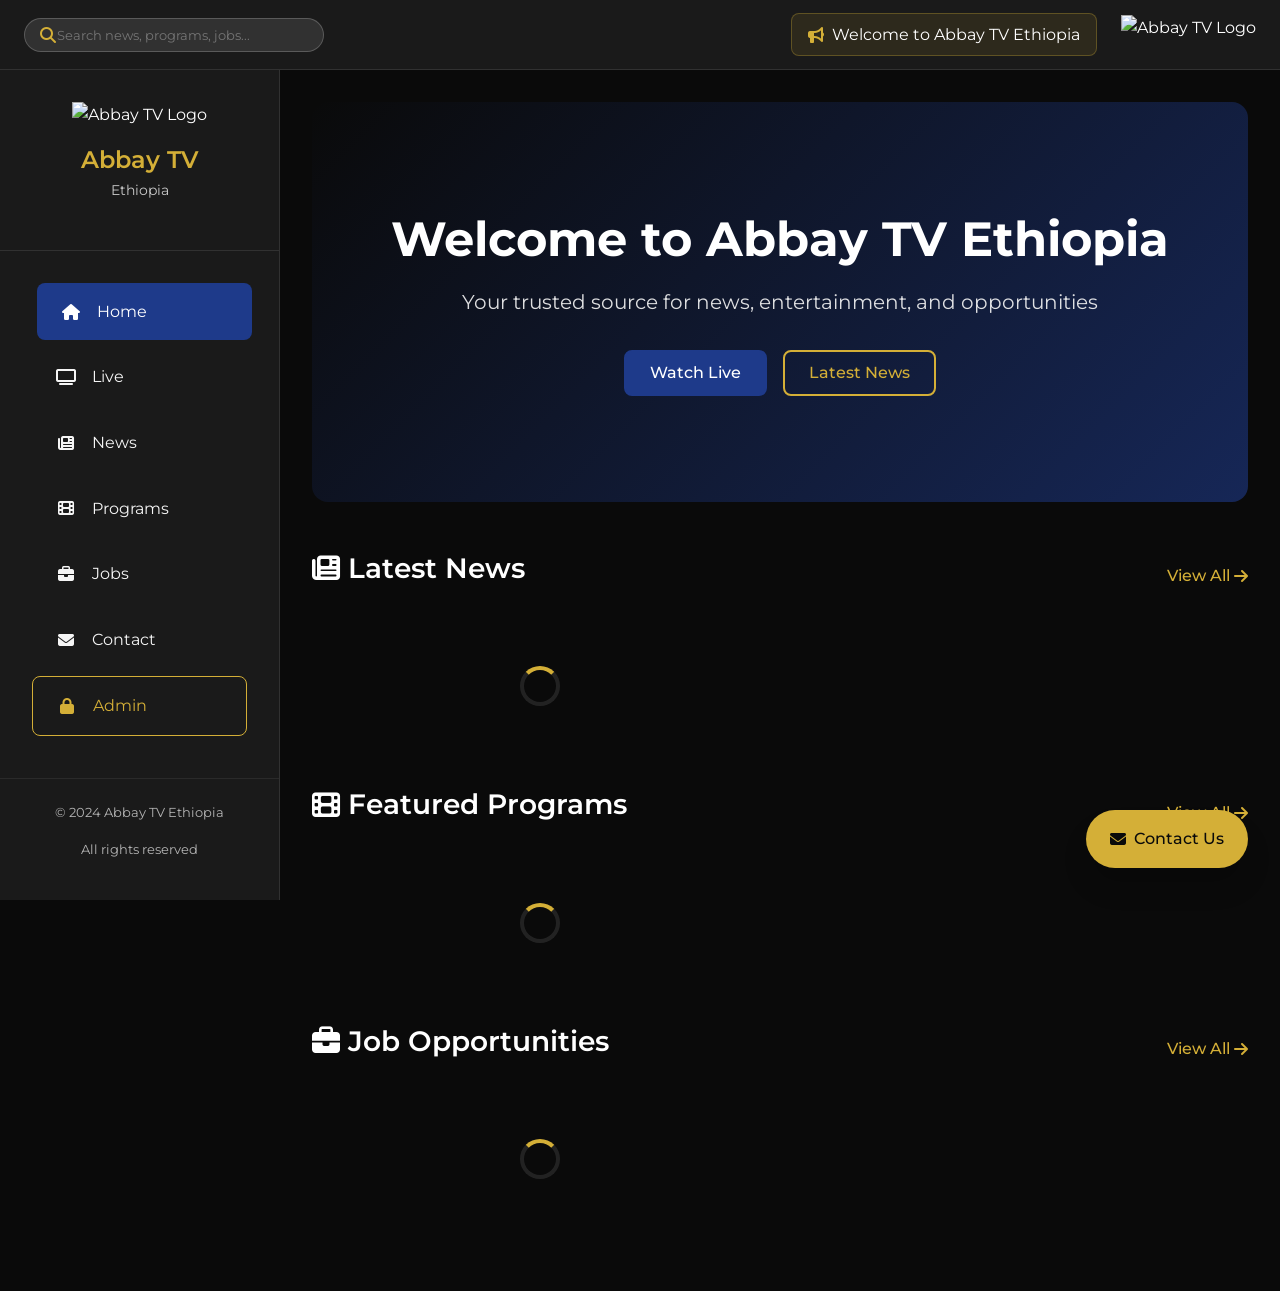
==== index.html @ 81db8db4 "Add files via upload" ====
<!DOCTYPE html>
<html lang="en">
<head>
    <meta charset="UTF-8">
    <meta name="viewport" content="width=device-width, initial-scale=1.0">
    <title>Abbay TV Ethiopia - Home</title>
    <link rel="stylesheet" href="https://fonts.googleapis.com/css2?family=Montserrat:wght@300;400;500;600;700;800&display=swap">
    <link rel="stylesheet" href="https://cdnjs.cloudflare.com/ajax/libs/font-awesome/6.4.0/css/all.min.css">
    <link rel="stylesheet" href="general.css">
    <link rel="icon" type="image/x-icon" href="https://bbjlfleaksumwtimzdim.supabase.co/storage/v1/object/public/image/abbay-logo-gold.png">
</head>
<body>
    <!-- Top Bar -->
    <div class="top-bar">
        <div class="top-bar-left">
            <div class="hamburger-menu">
                <div class="hamburger-line"></div>
                <div class="hamburger-line"></div>
                <div class="hamburger-line"></div>
            </div>
            <div class="search-container">
                <i class="fas fa-search"></i>
                <input type="text" id="global-search" placeholder="Search news, programs, jobs...">
            </div>
        </div>
        <div class="top-bar-right">
            <div class="admin-announcement">
                <i class="fas fa-bullhorn"></i>
                <span id="announcement-text">Welcome to Abbay TV Ethiopia</span>
            </div>
            <img src="https://bbjlfleaksumwtimzdim.supabase.co/storage/v1/object/public/image/abbay-logo-gold.png" alt="Abbay TV Logo" class="top-logo">
        </div>
    </div>

    <!-- Sidebar Navigation -->
    <nav class="sidebar">
        <div class="logo-section">
            <img src="https://bbjlfleaksumwtimzdim.supabase.co/storage/v1/object/public/image/abbay-logo-gold.png" alt="Abbay TV Logo" class="logo">
            <h1>Abbay TV</h1>
            <p>Ethiopia</p>
        </div>
        
        <ul class="nav-menu">
            <li class="nav-item active">
                <a href="index.html">
                    <i class="fas fa-home"></i>
                    <span>Home</span>
                </a>
            </li>
            <li class="nav-item">
                <a href="live.html">
                    <i class="fas fa-tv"></i>
                    <span>Live</span>
                </a>
            </li>
            <li class="nav-item">
                <a href="news.html">
                    <i class="fas fa-newspaper"></i>
                    <span>News</span>
                </a>
            </li>
            <li class="nav-item">
                <a href="programs.html">
                    <i class="fas fa-film"></i>
                    <span>Programs</span>
                </a>
            </li>
            <li class="nav-item">
                <a href="jobs.html">
                    <i class="fas fa-briefcase"></i>
                    <span>Jobs</span>
                </a>
            </li>
            <li class="nav-item">
                <a href="contact.html">
                    <i class="fas fa-envelope"></i>
                    <span>Contact</span>
                </a>
            </li>
            <li class="nav-item admin-link">
                <a href="admin.html">
                    <i class="fas fa-lock"></i>
                    <span>Admin</span>
                </a>
            </li>
        </ul>
        
        <div class="sidebar-footer">
            <p>© 2024 Abbay TV Ethiopia</p>
            <p>All rights reserved</p>
        </div>
    </nav>

    <!-- Mobile Menu Overlay -->
    <div class="mobile-menu-overlay">
        <div class="mobile-menu-close">
            <i class="fas fa-times"></i>
        </div>
        <ul class="mobile-nav-menu">
            <li><a href="index.html" class="active"><i class="fas fa-home"></i> Home</a></li>
            <li><a href="live.html"><i class="fas fa-tv"></i> Live</a></li>
            <li><a href="news.html"><i class="fas fa-newspaper"></i> News</a></li>
            <li><a href="programs.html"><i class="fas fa-film"></i> Programs</a></li>
            <li><a href="jobs.html"><i class="fas fa-briefcase"></i> Jobs</a></li>
            <li><a href="contact.html"><i class="fas fa-envelope"></i> Contact</a></li>
            <li><a href="admin.html" class="admin-link"><i class="fas fa-lock"></i> Admin</a></li>
        </ul>
    </div>

    <!-- Main Content -->
    <main class="main-content">
        <!-- Hero Section -->
        <section class="hero-section">
            <div class="hero-overlay">
                <div class="hero-content">
                    <h1 class="hero-title">Welcome to Abbay TV Ethiopia</h1>
                    <p class="hero-subtitle">Your trusted source for news, entertainment, and opportunities</p>
                    <div class="hero-buttons">
                        <a href="live.html" class="btn btn-primary">Watch Live</a>
                        <a href="news.html" class="btn btn-outline">Latest News</a>
                    </div>
                </div>
            </div>
        </section>

        <!-- Latest News Section -->
        <section class="content-section">
            <div class="section-header">
                <h2><i class="fas fa-newspaper"></i> Latest News</h2>
                <a href="news.html" class="view-all">View All <i class="fas fa-arrow-right"></i></a>
            </div>
            <div class="cards-grid" id="latest-news">
                <!-- News cards will be loaded here -->
                <div class="loading-spinner"></div>
            </div>
        </section>

        <!-- Featured Programs -->
        <section class="content-section">
            <div class="section-header">
                <h2><i class="fas fa-film"></i> Featured Programs</h2>
                <a href="programs.html" class="view-all">View All <i class="fas fa-arrow-right"></i></a>
            </div>
            <div class="cards-grid" id="featured-programs">
                <!-- Program cards will be loaded here -->
                <div class="loading-spinner"></div>
            </div>
        </section>

        <!-- Job Highlights -->
        <section class="content-section">
            <div class="section-header">
                <h2><i class="fas fa-briefcase"></i> Job Opportunities</h2>
                <a href="jobs.html" class="view-all">View All <i class="fas fa-arrow-right"></i></a>
            </div>
            <div class="cards-grid" id="job-highlights">
                <!-- Job cards will be loaded here -->
                <div class="loading-spinner"></div>
            </div>
        </section>
    </main>

    <!-- Floating Contact Button -->
    <a href="contact.html" class="floating-contact-btn">
        <i class="fas fa-envelope"></i>
        <span>Contact Us</span>
    </a>

    <!-- Video Modal -->
    <div class="modal-overlay" id="video-modal">
        <div class="modal-content video-modal">
            <div class="modal-header">
                <h3 id="video-title"></h3>
                <button class="modal-close"><i class="fas fa-times"></i></button>
            </div>
            <div class="modal-body">
                <div class="video-container">
                    <iframe id="video-player" width="100%" height="100%" frameborder="0" allow="accelerometer; autoplay; clipboard-write; encrypted-media; gyroscope; picture-in-picture" allowfullscreen></iframe>
                </div>
            </div>
        </div>
    </div>

    <!-- Job Detail Modal -->
    <div class="modal-overlay" id="job-modal">
        <div class="modal-content job-modal">
            <div class="modal-header">
                <h3 id="job-modal-title"></h3>
                <button class="modal-close"><i class="fas fa-times"></i></button>
            </div>
            <div class="modal-body">
                <div class="job-modal-content" id="job-detail-content">
                    <!-- Job details will be loaded here -->
                </div>
            </div>
        </div>
    </div>

    <script src="main.js"></script>
    <script>
        // Load homepage data
        document.addEventListener('DOMContentLoaded', function() {
            loadLatestNews(4);
            loadFeaturedPrograms(4);
            loadJobHighlights(3);
            loadAnnouncement();
        });
    </script>
</body>
</html>
---- general.css ----
/* ===== CSS RESET & BASE STYLES ===== */
* {
    margin: 0;
    padding: 0;
    box-sizing: border-box;
}

:root {
    /* Color Variables */
    --primary-black: #0a0a0a;
    --primary-blue: #1e3a8a;
    --primary-gold: #d4af37;
    --dark-gray: #1a1a1a;
    --light-gray: #f5f5f5;
    --white: #ffffff;
    --success: #10b981;
    --warning: #f59e0b;
    --danger: #ef4444;
    
    /* Typography */
    --font-primary: 'Montserrat', sans-serif;
    --font-weight-light: 300;
    --font-weight-regular: 400;
    --font-weight-medium: 500;
    --font-weight-semibold: 600;
    --font-weight-bold: 700;
    --font-weight-extrabold: 800;
    
    /* Spacing */
    --spacing-xs: 0.25rem;
    --spacing-sm: 0.5rem;
    --spacing-md: 1rem;
    --spacing-lg: 1.5rem;
    --spacing-xl: 2rem;
    --spacing-xxl: 3rem;
    
    /* Transitions */
    --transition-fast: 0.15s ease;
    --transition-normal: 0.3s cubic-bezier(0.4, 0, 0.2, 1);
    --transition-slow: 0.5s ease;
    
    /* Shadows */
    --shadow-sm: 0 1px 2px rgba(0, 0, 0, 0.05);
    --shadow-md: 0 4px 6px rgba(0, 0, 0, 0.1);
    --shadow-lg: 0 10px 15px rgba(0, 0, 0, 0.1);
    --shadow-xl: 0 20px 25px rgba(0, 0, 0, 0.15);
    
    /* Border Radius */
    --radius-sm: 0.25rem;
    --radius-md: 0.5rem;
    --radius-lg: 1rem;
    --radius-xl: 1.5rem;
    --radius-full: 9999px;
    
    /* Layout */
    --sidebar-width: 280px;
    --top-bar-height: 70px;
    --mobile-breakpoint: 768px;
    --tablet-breakpoint: 1024px;
}

body {
    font-family: var(--font-primary);
    font-weight: var(--font-weight-regular);
    background-color: var(--primary-black);
    color: var(--white);
    line-height: 1.6;
    overflow-x: hidden;
}

/* ===== TYPOGRAPHY ===== */
h1, h2, h3, h4, h5, h6 {
    font-weight: var(--font-weight-semibold);
    line-height: 1.3;
    margin-bottom: var(--spacing-md);
}

h1 { font-size: 2.5rem; }
h2 { font-size: 2rem; }
h3 { font-size: 1.5rem; }
h4 { font-size: 1.25rem; }

p {
    margin-bottom: var(--spacing-md);
}

a {
    color: var(--primary-gold);
    text-decoration: none;
    transition: color var(--transition-fast);
}

a:hover {
    color: var(--white);
}

/* ===== BUTTON STYLES ===== */
.btn {
    display: inline-flex;
    align-items: center;
    justify-content: center;
    gap: var(--spacing-sm);
    padding: var(--spacing-sm) var(--spacing-lg);
    border: none;
    border-radius: var(--radius-md);
    font-family: var(--font-primary);
    font-weight: var(--font-weight-medium);
    font-size: 1rem;
    cursor: pointer;
    transition: all var(--transition-normal);
    text-decoration: none;
    white-space: nowrap;
}

.btn-primary {
    background-color: var(--primary-blue);
    color: var(--white);
    border: 2px solid var(--primary-blue);
}

.btn-primary:hover {
    background-color: transparent;
    color: var(--primary-blue);
    transform: translateY(-2px);
    box-shadow: var(--shadow-lg);
}

.btn-outline {
    background-color: transparent;
    color: var(--primary-gold);
    border: 2px solid var(--primary-gold);
}

.btn-outline:hover {
    background-color: var(--primary-gold);
    color: var(--primary-black);
    transform: translateY(-2px);
    box-shadow: var(--shadow-lg);
}

.btn-danger {
    background-color: var(--danger);
    color: var(--white);
    border: 2px solid var(--danger);
}

.btn-danger:hover {
    background-color: transparent;
    color: var(--danger);
    transform: translateY(-2px);
}

/* ===== LAYOUT COMPONENTS ===== */
/* Top Bar */
.top-bar {
    position: fixed;
    top: 0;
    left: 0;
    right: 0;
    height: var(--top-bar-height);
    background-color: var(--dark-gray);
    display: flex;
    align-items: center;
    justify-content: space-between;
    padding: 0 var(--spacing-lg);
    z-index: 1000;
    border-bottom: 1px solid rgba(255, 255, 255, 0.1);
}

.top-bar-left {
    display: flex;
    align-items: center;
    gap: var(--spacing-lg);
}

.top-bar-right {
    display: flex;
    align-items: center;
    gap: var(--spacing-lg);
}

.hamburger-menu {
    display: none;
    flex-direction: column;
    gap: 4px;
    cursor: pointer;
    padding: var(--spacing-sm);
}

.hamburger-line {
    width: 24px;
    height: 2px;
    background-color: var(--white);
    transition: all var(--transition-normal);
}

.search-container {
    position: relative;
    width: 300px;
}

.search-container i {
    position: absolute;
    left: var(--spacing-md);
    top: 50%;
    transform: translateY(-50%);
    color: var(--primary-gold);
}

.search-container input {
    width: 100%;
    padding: var(--spacing-sm) var(--spacing-md) var(--spacing-sm) var(--spacing-xl);
    background-color: rgba(255, 255, 255, 0.1);
    border: 1px solid rgba(255, 255, 255, 0.2);
    border-radius: var(--radius-full);
    color: var(--white);
    font-family: var(--font-primary);
    transition: all var(--transition-normal);
}

.search-container input:focus {
    outline: none;
    border-color: var(--primary-gold);
    box-shadow: 0 0 0 2px rgba(212, 175, 55, 0.2);
}

.admin-announcement {
    display: flex;
    align-items: center;
    gap: var(--spacing-sm);
    background-color: rgba(212, 175, 55, 0.1);
    padding: var(--spacing-sm) var(--spacing-md);
    border-radius: var(--radius-md);
    border: 1px solid rgba(212, 175, 55, 0.3);
}

.admin-announcement i {
    color: var(--primary-gold);
}

.top-logo {
    height: 40px;
    width: auto;
    object-fit: contain;
}

/* Sidebar Navigation */
.sidebar {
    position: fixed;
    top: var(--top-bar-height);
    left: 0;
    bottom: 0;
    width: var(--sidebar-width);
    background-color: var(--dark-gray);
    padding: var(--spacing-xl) 0;
    z-index: 900;
    border-right: 1px solid rgba(255, 255, 255, 0.1);
    overflow-y: auto;
    transition: transform var(--transition-normal);
}

.logo-section {
    text-align: center;
    padding: 0 var(--spacing-xl) var(--spacing-xl);
    border-bottom: 1px solid rgba(255, 255, 255, 0.1);
    margin-bottom: var(--spacing-xl);
}

.logo {
    width: 120px;
    height: 120px;
    object-fit: contain;
    margin-bottom: var(--spacing-md);
    animation: logoFloat 3s ease-in-out infinite;
}

@keyframes logoFloat {
    0%, 100% { transform: translateY(0) rotate(0deg); }
    50% { transform: translateY(-10px) rotate(2deg); }
}

.logo-section h1 {
    font-size: 1.5rem;
    color: var(--primary-gold);
    margin-bottom: var(--spacing-xs);
}

.logo-section p {
    font-size: 0.9rem;
    color: var(--light-gray);
    opacity: 0.8;
}

.nav-menu {
    list-style: none;
    padding: 0 var(--spacing-xl);
}

.nav-item {
    margin-bottom: var(--spacing-sm);
}

.nav-item a {
    display: flex;
    align-items: center;
    gap: var(--spacing-md);
    padding: var(--spacing-md) var(--spacing-lg);
    border-radius: var(--radius-md);
    color: var(--light-gray);
    transition: all var(--transition-normal);
}

.nav-item a:hover {
    background-color: rgba(255, 255, 255, 0.1);
    color: var(--white);
    transform: translateX(5px);
}

.nav-item.active a {
    background-color: var(--primary-blue);
    color: var(--white);
    transform: translateX(5px);
}

.nav-item a i {
    width: 20px;
    text-align: center;
}

.nav-item.admin-link a {
    color: var(--primary-gold);
    border: 1px solid var(--primary-gold);
}

.nav-item.admin-link.active a {
    background-color: var(--primary-gold);
    color: var(--primary-black);
}

.sidebar-footer {
    position: absolute;
    bottom: 0;
    left: 0;
    right: 0;
    padding: var(--spacing-lg) var(--spacing-xl);
    border-top: 1px solid rgba(255, 255, 255, 0.1);
    text-align: center;
    font-size: 0.8rem;
    color: var(--light-gray);
    opacity: 0.7;
}

/* Mobile Menu Overlay */
.mobile-menu-overlay {
    position: fixed;
    top: 0;
    left: 0;
    right: 0;
    bottom: 0;
    background-color: rgba(10, 10, 10, 0.95);
    z-index: 2000;
    display: none;
    flex-direction: column;
    padding: var(--spacing-xl);
    animation: slideInRight 0.3s ease-out;
}

@keyframes slideInRight {
    from { transform: translateX(100%); }
    to { transform: translateX(0); }
}

.mobile-menu-close {
    align-self: flex-end;
    font-size: 1.5rem;
    color: var(--white);
    cursor: pointer;
    padding: var(--spacing-sm);
    margin-bottom: var(--spacing-xl);
}

.mobile-nav-menu {
    list-style: none;
    display: flex;
    flex-direction: column;
    gap: var(--spacing-sm);
}

.mobile-nav-menu li a {
    display: flex;
    align-items: center;
    gap: var(--spacing-md);
    padding: var(--spacing-lg);
    font-size: 1.1rem;
    color: var(--white);
    border-radius: var(--radius-md);
    transition: all var(--transition-normal);
}

.mobile-nav-menu li a:hover,
.mobile-nav-menu li a.active {
    background-color: var(--primary-blue);
    color: var(--white);
}

.mobile-nav-menu li a i {
    width: 24px;
}

/* Main Content Area */
.main-content {
    margin-left: var(--sidebar-width);
    margin-top: var(--top-bar-height);
    padding: var(--spacing-xl);
    min-height: calc(100vh - var(--top-bar-height));
    transition: margin-left var(--transition-normal);
}

/* Floating Contact Button */
.floating-contact-btn {
    position: fixed;
    bottom: var(--spacing-xl);
    right: var(--spacing-xl);
    background-color: var(--primary-gold);
    color: var(--primary-black);
    padding: var(--spacing-md) var(--spacing-lg);
    border-radius: var(--radius-full);
    display: flex;
    align-items: center;
    gap: var(--spacing-sm);
    text-decoration: none;
    font-weight: var(--font-weight-medium);
    box-shadow: var(--shadow-xl);
    z-index: 100;
    transition: all var(--transition-normal);
}

.floating-contact-btn:hover {
    transform: translateY(-5px) scale(1.05);
    box-shadow: var(--shadow-xl);
    color: var(--primary-black);
}

/* ===== HERO SECTION ===== */
.hero-section {
    height: 400px;
    background-image: url('https://bbjlfleaksumwtimzdim.supabase.co/storage/v1/object/public/image/banner-main.jpg');
    background-size: cover;
    background-position: center;
    border-radius: var(--radius-lg);
    margin-bottom: var(--spacing-xxl);
    position: relative;
    overflow: hidden;
}

.hero-overlay {
    position: absolute;
    top: 0;
    left: 0;
    right: 0;
    bottom: 0;
    background: linear-gradient(135deg, rgba(10, 10, 10, 0.8) 0%, rgba(30, 58, 138, 0.6) 100%);
    display: flex;
    align-items: center;
    justify-content: center;
    text-align: center;
    padding: var(--spacing-xl);
}

.hero-content {
    max-width: 800px;
    animation: fadeInUp 1s ease-out;
}

@keyframes fadeInUp {
    from {
        opacity: 0;
        transform: translateY(30px);
    }
    to {
        opacity: 1;
        transform: translateY(0);
    }
}

.hero-title {
    font-size: 3rem;
    font-weight: var(--font-weight-bold);
    color: var(--white);
    margin-bottom: var(--spacing-md);
}

.hero-subtitle {
    font-size: 1.25rem;
    color: var(--light-gray);
    margin-bottom: var(--spacing-xl);
    opacity: 0.9;
}

.hero-buttons {
    display: flex;
    gap: var(--spacing-md);
    justify-content: center;
}

/* ===== CONTENT SECTIONS ===== */
.content-section {
    margin-bottom: var(--spacing-xxl);
}

.section-header {
    display: flex;
    justify-content: space-between;
    align-items: center;
    margin-bottom: var(--spacing-xl);
}

.section-header h2 {
    display: flex;
    align-items: center;
    gap: var(--spacing-sm);
    font-size: 1.75rem;
}

.view-all {
    display: flex;
    align-items: center;
    gap: var(--spacing-xs);
    font-weight: var(--font-weight-medium);
}

/* Page Header */
.page-header {
    margin-bottom: var(--spacing-xl);
    padding-bottom: var(--spacing-lg);
    border-bottom: 1px solid rgba(255, 255, 255, 0.1);
}

.page-header h1 {
    display: flex;
    align-items: center;
    gap: var(--spacing-sm);
    font-size: 2.25rem;
    color: var(--primary-gold);
}

.page-header p {
    font-size: 1.1rem;
    color: var(--light-gray);
    opacity: 0.8;
}

/* ===== FILTER SECTION ===== */
.filter-section {
    display: flex;
    flex-wrap: wrap;
    gap: var(--spacing-md);
    background-color: var(--dark-gray);
    padding: var(--spacing-lg);
    border-radius: var(--radius-lg);
    margin-bottom: var(--spacing-xl);
}

.filter-group {
    display: flex;
    flex-direction: column;
    gap: var(--spacing-xs);
    min-width: 200px;
    flex: 1;
}

.filter-group label {
    font-size: 0.9rem;
    color: var(--light-gray);
    display: flex;
    align-items: center;
    gap: var(--spacing-xs);
}

.filter-group select,
.filter-group input {
    padding: var(--spacing-sm) var(--spacing-md);
    background-color: rgba(255, 255, 255, 0.1);
    border: 1px solid rgba(255, 255, 255, 0.2);
    border-radius: var(--radius-md);
    color: var(--white);
    font-family: var(--font-primary);
    transition: all var(--transition-normal);
}

.filter-group select:focus,
.filter-group input:focus {
    outline: none;
    border-color: var(--primary-gold);
    box-shadow: 0 0 0 2px rgba(212, 175, 55, 0.2);
}

/* ===== CARDS GRID ===== */
.cards-grid {
    display: grid;
    grid-template-columns: repeat(auto-fill, minmax(300px, 1fr));
    gap: var(--spacing-lg);
}

.card {
    background-color: var(--dark-gray);
    border-radius: var(--radius-lg);
    overflow: hidden;
    transition: all var(--transition-normal);
    border: 1px solid rgba(255, 255, 255, 0.1);
    cursor: pointer;
}

.card:hover {
    transform: translateY(-8px);
    box-shadow: var(--shadow-xl);
    border-color: var(--primary-gold);
}

.card-image {
    position: relative;
    height: 200px;
    overflow: hidden;
}

.card-image img {
    width: 100%;
    height: 100%;
    object-fit: cover;
    transition: transform var(--transition-normal);
}

.card:hover .card-image img {
    transform: scale(1.1);
}

.play-button {
    position: absolute;
    top: 50%;
    left: 50%;
    transform: translate(-50%, -50%);
    background-color: rgba(212, 175, 55, 0.9);
    color: var(--primary-black);
    width: 60px;
    height: 60px;
    border-radius: 50%;
    display: flex;
    align-items: center;
    justify-content: center;
    font-size: 1.5rem;
    opacity: 0;
    transition: opacity var(--transition-normal);
}

.card:hover .play-button {
    opacity: 1;
}

.card-content {
    padding: var(--spacing-lg);
}

.card-title {
    font-size: 1.25rem;
    font-weight: var(--font-weight-semibold);
    margin-bottom: var(--spacing-sm);
    color: var(--white);
    display: -webkit-box;
    -webkit-line-clamp: 2;
    -webkit-box-orient: vertical;
    overflow: hidden;
}

.card-description {
    color: var(--light-gray);
    opacity: 0.8;
    font-size: 0.9rem;
    margin-bottom: var(--spacing-md);
    display: -webkit-box;
    -webkit-line-clamp: 3;
    -webkit-box-orient: vertical;
    overflow: hidden;
}

.card-meta {
    display: flex;
    justify-content: space-between;
    align-items: center;
    font-size: 0.85rem;
    color: var(--primary-gold);
}

.card-category {
    background-color: rgba(212, 175, 55, 0.1);
    padding: var(--spacing-xs) var(--spacing-sm);
    border-radius: var(--radius-full);
}

/* Job Card Specific */
.job-card .card-meta {
    flex-direction: column;
    align-items: flex-start;
    gap: var(--spacing-xs);
}

.job-company {
    font-weight: var(--font-weight-medium);
    color: var(--white);
}

.job-location {
    display: flex;
    align-items: center;
    gap: var(--spacing-xs);
    color: var(--light-gray);
}

/* ===== LOADING SPINNER ===== */
.loading-spinner {
    width: 40px;
    height: 40px;
    border: 4px solid rgba(255, 255, 255, 0.1);
    border-top-color: var(--primary-gold);
    border-radius: 50%;
    animation: spin 1s linear infinite;
    margin: var(--spacing-xl) auto;
}

@keyframes spin {
    to { transform: rotate(360deg); }
}

.load-more-container {
    text-align: center;
    margin-top: var(--spacing-xl);
    padding-top: var(--spacing-xl);
    border-top: 1px solid rgba(255, 255, 255, 0.1);
}

/* ===== LIVE STREAM SECTION ===== */
.live-stream-section {
    margin-bottom: var(--spacing-xxl);
}

.live-player-container {
    background-color: var(--dark-gray);
    border-radius: var(--radius-lg);
    padding: var(--spacing-xl);
    border: 1px solid rgba(212, 175, 55, 0.3);
}

.live-player-container h2 {
    color: var(--primary-gold);
    margin-bottom: var(--spacing-lg);
    display: flex;
    align-items: center;
    gap: var(--spacing-sm);
}

.live-player {
    background-color: var(--primary-black);
    border-radius: var(--radius-lg);
    overflow: hidden;
}

.video-container {
    position: relative;
    width: 100%;
    padding-bottom: 56.25%; /* 16:9 Aspect Ratio */
    height: 0;
    overflow: hidden;
}

.video-container iframe {
    position: absolute;
    top: 0;
    left: 0;
    width: 100%;
    height: 100%;
    border: none;
}

.live-player-info {
    padding: var(--spacing-lg);
}

.live-player-info h3 {
    color: var(--white);
    margin-bottom: var(--spacing-sm);
}

.live-player-info p {
    color: var(--light-gray);
    margin-bottom: var(--spacing-md);
}

.live-stats {
    display: flex;
    gap: var(--spacing-lg);
    color: var(--primary-gold);
    font-size: 0.9rem;
}

.live-stats span {
    display: flex;
    align-items: center;
    gap: var(--spacing-xs);
}

/* ===== JOB STATISTICS ===== */
.job-statistics {
    display: grid;
    grid-template-columns: repeat(auto-fit, minmax(200px, 1fr));
    gap: var(--spacing-lg);
    margin-bottom: var(--spacing-xl);
}

.stat-card {
    background-color: var(--dark-gray);
    border-radius: var(--radius-lg);
    padding: var(--spacing-lg);
    display: flex;
    align-items: center;
    gap: var(--spacing-lg);
    border: 1px solid rgba(255, 255, 255, 0.1);
    transition: all var(--transition-normal);
}

.stat-card:hover {
    border-color: var(--primary-gold);
    transform: translateY(-5px);
}

.stat-card i {
    font-size: 2rem;
    color: var(--primary-gold);
}

.stat-card h3 {
    font-size: 2rem;
    margin-bottom: var(--spacing-xs);
    color: var(--white);
}

.stat-card p {
    color: var(--light-gray);
    font-size: 0.9rem;
    margin: 0;
}

/* ===== CONTACT PAGE ===== */
.contact-container {
    display: grid;
    grid-template-columns: 1fr 2fr;
    gap: var(--spacing-xl);
}

.contact-info {
    display: flex;
    flex-direction: column;
    gap: var(--spacing-lg);
}

.contact-card {
    background-color: var(--dark-gray);
    border-radius: var(--radius-lg);
    padding: var(--spacing-lg);
    display: flex;
    align-items: center;
    gap: var(--spacing-lg);
    border: 1px solid rgba(255, 255, 255, 0.1);
    transition: all var(--transition-normal);
}

.contact-card:hover {
    border-color: var(--primary-gold);
    transform: translateX(5px);
}

.contact-icon {
    width: 50px;
    height: 50px;
    background-color: rgba(212, 175, 55, 0.1);
    border-radius: var(--radius-full);
    display: flex;
    align-items: center;
    justify-content: center;
    font-size: 1.25rem;
    color: var(--primary-gold);
}

.contact-details h3 {
    margin-bottom: var(--spacing-xs);
    color: var(--white);
}

.contact-details p {
    margin: 0;
    color: var(--light-gray);
    font-size: 0.9rem;
}

.contact-form-container {
    background-color: var(--dark-gray);
    border-radius: var(--radius-lg);
    padding: var(--spacing-xl);
    border: 1px solid rgba(255, 255, 255, 0.1);
}

.form-header {
    margin-bottom: var(--spacing-xl);
}

.form-header h2 {
    color: var(--primary-gold);
    display: flex;
    align-items: center;
    gap: var(--spacing-sm);
    margin-bottom: var(--spacing-sm);
}

.contact-form {
    display: flex;
    flex-direction: column;
    gap: var(--spacing-lg);
}

.form-group {
    display: flex;
    flex-direction: column;
    gap: var(--spacing-xs);
}

.form-group label {
    font-weight: var(--font-weight-medium);
    color: var(--light-gray);
}

.form-group input,
.form-group textarea,
.form-group select {
    padding: var(--spacing-md);
    background-color: rgba(255, 255, 255, 0.1);
    border: 1px solid rgba(255, 255, 255, 0.2);
    border-radius: var(--radius-md);
    color: var(--white);
    font-family: var(--font-primary);
    transition: all var(--transition-normal);
}

.form-group input:focus,
.form-group textarea:focus,
.form-group select:focus {
    outline: none;
    border-color: var(--primary-gold);
    box-shadow: 0 0 0 2px rgba(212, 175, 55, 0.2);
}

.form-group textarea {
    resize: vertical;
    min-height: 120px;
}

.error-message {
    color: var(--danger);
    font-size: 0.85rem;
    margin-top: var(--spacing-xs);
    display: none;
}

.success-message {
    text-align: center;
    padding: var(--spacing-xl);
    animation: fadeIn 0.5s ease-out;
}

@keyframes fadeIn {
    from { opacity: 0; }
    to { opacity: 1; }
}

.success-icon {
    font-size: 4rem;
    color: var(--success);
    margin-bottom: var(--spacing-lg);
}

.success-message h3 {
    color: var(--success);
    margin-bottom: var(--spacing-md);
}

.submit-btn {
    align-self: flex-start;
    padding: var(--spacing-md) var(--spacing-xl);
}

/* ===== MODALS ===== */
.modal-overlay {
    position: fixed;
    top: 0;
    left: 0;
    right: 0;
    bottom: 0;
    background-color: rgba(10, 10, 10, 0.9);
    display: none;
    align-items: center;
    justify-content: center;
    z-index: 2000;
    padding: var(--spacing-xl);
    animation: fadeIn 0.3s ease-out;
}

.modal-content {
    background-color: var(--dark-gray);
    border-radius: var(--radius-lg);
    max-width: 800px;
    width: 100%;
    max-height: 90vh;
    overflow: hidden;
    animation: slideInDown 0.3s ease-out;
    border: 1px solid rgba(212, 175, 55, 0.3);
}

@keyframes slideInDown {
    from {
        opacity: 0;
        transform: translateY(-30px);
    }
    to {
        opacity: 1;
        transform: translateY(0);
    }
}

.video-modal {
    width: 90%;
    max-width: 1200px;
}

.job-modal {
    max-width: 600px;
}

.modal-header {
    display: flex;
    justify-content: space-between;
    align-items: center;
    padding: var(--spacing-lg) var(--spacing-xl);
    border-bottom: 1px solid rgba(255, 255, 255, 0.1);
}

.modal-header h3 {
    margin: 0;
    color: var(--white);
}

.modal-close {
    background: none;
    border: none;
    color: var(--light-gray);
    font-size: 1.25rem;
    cursor: pointer;
    padding: var(--spacing-xs);
    transition: color var(--transition-fast);
}

.modal-close:hover {
    color: var(--primary-gold);
}

.modal-body {
    padding: var(--spacing-xl);
    overflow-y: auto;
    max-height: calc(90vh - 80px);
}

.job-modal-content {
    display: flex;
    flex-direction: column;
    gap: var(--spacing-lg);
}

.job-modal-header {
    display: flex;
    align-items: center;
    gap: var(--spacing-lg);
    padding-bottom: var(--spacing-lg);
    border-bottom: 1px solid rgba(255, 255, 255, 0.1);
}

.job-modal-logo {
    width: 80px;
    height: 80px;
    object-fit: contain;
    background-color: var(--white);
    padding: var(--spacing-sm);
    border-radius: var(--radius-md);
}

.job-modal-title h3 {
    color: var(--white);
    margin-bottom: var(--spacing-xs);
}

.job-modal-title p {
    color: var(--primary-gold);
    margin: 0;
}

.job-details-grid {
    display: grid;
    grid-template-columns: repeat(auto-fit, minmax(200px, 1fr));
    gap: var(--spacing-lg);
    margin-bottom: var(--spacing-lg);
}

.job-detail-item h4 {
    color: var(--light-gray);
    font-size: 0.9rem;
    margin-bottom: var(--spacing-xs);
}

.job-detail-item p {
    color: var(--white);
    font-weight: var(--font-weight-medium);
    margin: 0;
}

.job-description {
    line-height: 1.8;
    color: var(--light-gray);
}

.job-apply-btn {
    align-self: flex-start;
    margin-top: var(--spacing-lg);
}

.confirmation-modal {
    max-width: 400px;
}

.confirmation-modal .modal-body {
    text-align: center;
    padding: var(--spacing-xl);
}

.confirmation-modal p {
    font-size: 1.1rem;
    color: var(--light-gray);
}

.modal-footer {
    display: flex;
    justify-content: center;
    gap: var(--spacing-md);
    padding: var(--spacing-lg) var(--spacing-xl);
    border-top: 1px solid rgba(255, 255, 255, 0.1);
}

/* ===== ADMIN STYLES ===== */
.login-screen {
    position: fixed;
    top: 0;
    left: 0;
    right: 0;
    bottom: 0;
    background-color: var(--primary-black);
    display: flex;
    align-items: center;
    justify-content: center;
    padding: var(--spacing-xl);
    z-index: 3000;
}

.login-container {
    background-color: var(--dark-gray);
    border-radius: var(--radius-xl);
    padding: var(--spacing-xxl);
    max-width: 500px;
    width: 100%;
    text-align: center;
    border: 1px solid rgba(212, 175, 55, 0.3);
    animation: fadeIn 0.5s ease-out;
}

.login-header {
    margin-bottom: var(--spacing-xl);
}

.login-logo {
    width: 100px;
    height: 100px;
    object-fit: contain;
    margin-bottom: var(--spacing-lg);
    animation: logoFloat 3s ease-in-out infinite;
}

.login-header h1 {
    color: var(--primary-gold);
    margin-bottom: var(--spacing-sm);
}

.login-form {
    display: flex;
    flex-direction: column;
    gap: var(--spacing-lg);
    margin-bottom: var(--spacing-xl);
}

.btn-login {
    width: 100%;
    padding: var(--spacing-md);
    font-size: 1.1rem;
}

.login-footer {
    background-color: rgba(212, 175, 55, 0.1);
    padding: var(--spacing-lg);
    border-radius: var(--radius-md);
    border: 1px solid rgba(212, 175, 55, 0.3);
    text-align: left;
}

.login-footer p {
    margin: 0;
    font-size: 0.9rem;
    color: var(--light-gray);
}

.login-footer p:first-child {
    margin-bottom: var(--spacing-sm);
    font-weight: var(--font-weight-bold);
}

/* Admin Dashboard */
.admin-welcome {
    display: flex;
    align-items: center;
    gap: var(--spacing-sm);
    color: var(--primary-gold);
    font-weight: var(--font-weight-medium);
}

.admin-sidebar {
    position: fixed;
    top: var(--top-bar-height);
    left: 0;
    bottom: 0;
    width: var(--sidebar-width);
    background-color: var(--primary-black);
    padding: var(--spacing-xl) 0;
    z-index: 900;
    border-right: 1px solid rgba(212, 175, 55, 0.3);
    overflow-y: auto;
}

.admin-nav-menu {
    list-style: none;
    padding: 0 var(--spacing-xl);
}

.admin-nav-item {
    margin-bottom: var(--spacing-sm);
}

.admin-nav-item a {
    display: flex;
    align-items: center;
    gap: var(--spacing-md);
    padding: var(--spacing-md) var(--spacing-lg);
    border-radius: var(--radius-md);
    color: var(--light-gray);
    transition: all var(--transition-normal);
}

.admin-nav-item a:hover {
    background-color: rgba(212, 175, 55, 0.1);
    color: var(--primary-gold);
    transform: translateX(5px);
}

.admin-nav-item.active a {
    background-color: var(--primary-gold);
    color: var(--primary-black);
    transform: translateX(5px);
}

.admin-sidebar-footer {
    position: absolute;
    bottom: 0;
    left: 0;
    right: 0;
    padding: var(--spacing-lg) var(--spacing-xl);
    border-top: 1px solid rgba(212, 175, 55, 0.3);
    text-align: center;
    font-size: 0.8rem;
    color: var(--primary-gold);
}

.admin-main-content {
    margin-left: var(--sidebar-width);
    margin-top: var(--top-bar-height);
    padding: var(--spacing-xl);
    min-height: calc(100vh - var(--top-bar-height));
}

.admin-tab {
    display: none;
}

.admin-tab.active {
    display: block;
    animation: fadeIn 0.3s ease-out;
}

.admin-page-header {
    margin-bottom: var(--spacing-xl);
    padding-bottom: var(--spacing-lg);
    border-bottom: 1px solid rgba(255, 255, 255, 0.1);
}

.admin-page-header h1 {
    display: flex;
    align-items: center;
    gap: var(--spacing-sm);
    color: var(--primary-gold);
}

/* Dashboard Stats */
.dashboard-stats {
    display: grid;
    grid-template-columns: repeat(auto-fit, minmax(250px, 1fr));
    gap: var(--spacing-lg);
    margin-bottom: var(--spacing-xl);
}

.dashboard-stats .stat-card {
    flex-direction: column;
    text-align: center;
    padding: var(--spacing-xl);
}

.dashboard-stats .stat-icon {
    font-size: 2.5rem;
    margin-bottom: var(--spacing-md);
}

.dashboard-stats .stat-content h3 {
    font-size: 2.5rem;
    margin-bottom: var(--spacing-xs);
}

/* Quick Actions */
.quick-actions {
    background-color: var(--dark-gray);
    border-radius: var(--radius-lg);
    padding: var(--spacing-xl);
    margin-bottom: var(--spacing-xl);
    border: 1px solid rgba(255, 255, 255, 0.1);
}

.quick-actions h2 {
    display: flex;
    align-items: center;
    gap: var(--spacing-sm);
    margin-bottom: var(--spacing-lg);
}

.action-buttons {
    display: flex;
    flex-wrap: wrap;
    gap: var(--spacing-md);
}

/* CRUD Controls */
.crud-controls {
    display: flex;
    justify-content: space-between;
    align-items: center;
    margin-bottom: var(--spacing-xl);
    flex-wrap: wrap;
    gap: var(--spacing-md);
}

.search-controls {
    display: flex;
    gap: var(--spacing-md);
}

.search-controls input {
    min-width: 250px;
    padding: var(--spacing-sm) var(--spacing-md);
    background-color: rgba(255, 255, 255, 0.1);
    border: 1px solid rgba(255, 255, 255, 0.2);
    border-radius: var(--radius-md);
    color: var(--white);
    font-family: var(--font-primary);
}

/* Forms */
.form-container {
    background-color: var(--dark-gray);
    border-radius: var(--radius-lg);
    padding: var(--spacing-xl);
    margin-bottom: var(--spacing-xl);
    border: 1px solid rgba(212, 175, 55, 0.3);
}

.crud-form {
    display: flex;
    flex-direction: column;
    gap: var(--spacing-lg);
}

.form-row {
    display: grid;
    grid-template-columns: repeat(auto-fit, minmax(250px, 1fr));
    gap: var(--spacing-lg);
}

.form-actions {
    display: flex;
    gap: var(--spacing-md);
    margin-top: var(--spacing-lg);
}

/* Data Tables */
.data-table-container {
    background-color: var(--dark-gray);
    border-radius: var(--radius-lg);
    overflow: hidden;
    border: 1px solid rgba(255, 255, 255, 0.1);
}

.data-table {
    width: 100%;
    border-collapse: collapse;
}

.data-table thead {
    background-color: rgba(212, 175, 55, 0.1);
}

.data-table th {
    padding: var(--spacing-md) var(--spacing-lg);
    text-align: left;
    font-weight: var(--font-weight-semibold);
    color: var(--primary-gold);
    border-bottom: 1px solid rgba(212, 175, 55, 0.3);
}

.data-table td {
    padding: var(--spacing-md) var(--spacing-lg);
    border-bottom: 1px solid rgba(255, 255, 255, 0.1);
    color: var(--light-gray);
}

.data-table tbody tr:hover {
    background-color: rgba(212, 175, 55, 0.05);
}

.data-table tbody tr:last-child td {
    border-bottom: none;
}

.table-actions {
    display: flex;
    gap: var(--spacing-sm);
}

.table-actions button {
    padding: var(--spacing-xs) var(--spacing-sm);
    font-size: 0.9rem;
}

/* Announcement Tab */
.announcement-container {
    display: grid;
    grid-template-columns: 1fr 1fr;
    gap: var(--spacing-xl);
}

.current-announcement,
.announcement-form {
    background-color: var(--dark-gray);
    border-radius: var(--radius-lg);
    padding: var(--spacing-xl);
    border: 1px solid rgba(255, 255, 255, 0.1);
}

.announcement-preview {
    background-color: rgba(212, 175, 55, 0.1);
    padding: var(--spacing-lg);
    border-radius: var(--radius-md);
    border: 1px solid rgba(212, 175, 55, 0.3);
    min-height: 100px;
    display: flex;
    align-items: center;
    justify-content: center;
}

.announcement-preview p {
    color: var(--primary-gold);
    font-size: 1.1rem;
    margin: 0;
    text-align: center;
}

.announcement-examples {
    margin-top: var(--spacing-lg);
    padding-top: var(--spacing-lg);
    border-top: 1px solid rgba(255, 255, 255, 0.1);
}

.announcement-examples h4 {
    color: var(--light-gray);
    margin-bottom: var(--spacing-sm);
}

.announcement-examples ul {
    list-style: none;
    padding: 0;
}

.announcement-examples li {
    padding: var(--spacing-xs) 0;
    color: var(--light-gray);
    border-bottom: 1px solid rgba(255, 255, 255, 0.05);
}

.announcement-examples li:last-child {
    border-bottom: none;
}

/* ===== RESPONSIVE DESIGN ===== */
@media (max-width: 1023px) {
    .sidebar {
        transform: translateX(-100%);
    }
    
    .main-content {
        margin-left: 0;
    }
    
    .admin-sidebar {
        transform: translateX(-100%);
    }
    
    .admin-main-content {
        margin-left: 0;
    }
    
    .hamburger-menu {
        display: flex;
    }
    
    .top-bar-right .admin-announcement {
        display: none;
    }
    
    .contact-container {
        grid-template-columns: 1fr;
    }
    
    .announcement-container {
        grid-template-columns: 1fr;
    }
}

@media (max-width: 767px) {
    :root {
        --top-bar-height: 60px;
        --sidebar-width: 280px;
    }
    
    .top-bar {
        padding: 0 var(--spacing-md);
    }
    
    .search-container {
        width: 200px;
    }
    
    .hero-section {
        height: 300px;
    }
    
    .hero-title {
        font-size: 2rem;
    }
    
    .hero-subtitle {
        font-size: 1rem;
    }
    
    .hero-buttons {
        flex-direction: column;
        align-items: center;
    }
    
    .hero-buttons .btn {
        width: 100%;
        max-width: 250px;
    }
    
    .main-content {
        padding: var(--spacing-md);
    }
    
    .section-header {
        flex-direction: column;
        align-items: flex-start;
        gap: var(--spacing-md);
    }
    
    .filter-section {
        flex-direction: column;
    }
    
    .filter-group {
        min-width: 100%;
    }
    
    .cards-grid {
        grid-template-columns: 1fr;
    }
    
    .job-statistics {
        grid-template-columns: 1fr;
    }
    
    .floating-contact-btn span {
        display: none;
    }
    
    .floating-contact-btn {
        right: var(--spacing-md);
        bottom: var(--spacing-md);
    }
    
    .mobile-menu-overlay {
        padding: var(--spacing-lg);
    }
    
    .modal-content {
        max-height: 80vh;
    }
    
    .video-modal {
        width: 100%;
    }
    
    .crud-controls {
        flex-direction: column;
        align-items: stretch;
    }
    
    .search-controls {
        width: 100%;
    }
    
    .search-controls input {
        min-width: 0;
        flex: 1;
    }
    
    .table-actions {
        flex-direction: column;
    }
    
    .data-table {
        display: block;
        overflow-x: auto;
    }
    
    .login-container {
        padding: var(--spacing-xl);
    }
}

@media (min-width: 768px) and (max-width: 1023px) {
    .cards-grid {
        grid-template-columns: repeat(2, 1fr);
    }
    
    .main-content {
        padding: var(--spacing-lg);
    }
}

@media (min-width: 1024px) {
    .cards-grid {
        grid-template-columns: repeat(auto-fill, minmax(300px, 1fr));
    }
}

/* ===== UTILITY CLASSES ===== */
.text-center { text-align: center; }
.text-right { text-align: right; }
.text-left { text-align: left; }

.mb-sm { margin-bottom: var(--spacing-sm); }
.mb-md { margin-bottom: var(--spacing-md); }
.mb-lg { margin-bottom: var(--spacing-lg); }
.mb-xl { margin-bottom: var(--spacing-xl); }

.mt-sm { margin-top: var(--spacing-sm); }
.mt-md { margin-top: var(--spacing-md); }
.mt-lg { margin-top: var(--spacing-lg); }
.mt-xl { margin-top: var(--spacing-xl); }

.p-sm { padding: var(--spacing-sm); }
.p-md { padding: var(--spacing-md); }
.p-lg { padding: var(--spacing-lg); }
.p-xl { padding: var(--spacing-xl); }

.d-none { display: none !important; }
.d-block { display: block !important; }
.d-flex { display: flex !important; }

.flex-column { flex-direction: column; }
.justify-center { justify-content: center; }
.align-center { align-items: center; }

.w-100 { width: 100%; }
.h-100 { height: 100%; }

.rounded { border-radius: var(--radius-md); }
.rounded-lg { border-radius: var(--radius-lg); }

.shadow-sm { box-shadow: var(--shadow-sm); }
.shadow-md { box-shadow: var(--shadow-md); }
.shadow-lg { box-shadow: var(--shadow-lg); }

/* Scrollbar Styling */
::-webkit-scrollbar {
    width: 8px;
    height: 8px;
}

::-webkit-scrollbar-track {
    background: var(--dark-gray);
}

::-webkit-scrollbar-thumb {
    background: var(--primary-gold);
    border-radius: var(--radius-full);
}

::-webkit-scrollbar-thumb:hover {
    background: var(--primary-blue);
}

/* Selection Color */
::selection {
    background-color: var(--primary-gold);
    color: var(--primary-black);
}

/* Focus Styles */
:focus {
    outline: 2px solid var(--primary-gold);
    outline-offset: 2px;
}

/* Print Styles */
@media print {
    .sidebar,
    .top-bar,
    .floating-contact-btn,
    .mobile-menu-overlay {
        display: none !important;
    }
    
    .main-content {
        margin: 0 !important;
        padding: 0 !important;
    }
    
    body {
        background-color: var(--white) !important;
        color: var(--primary-black) !important;
    }
}
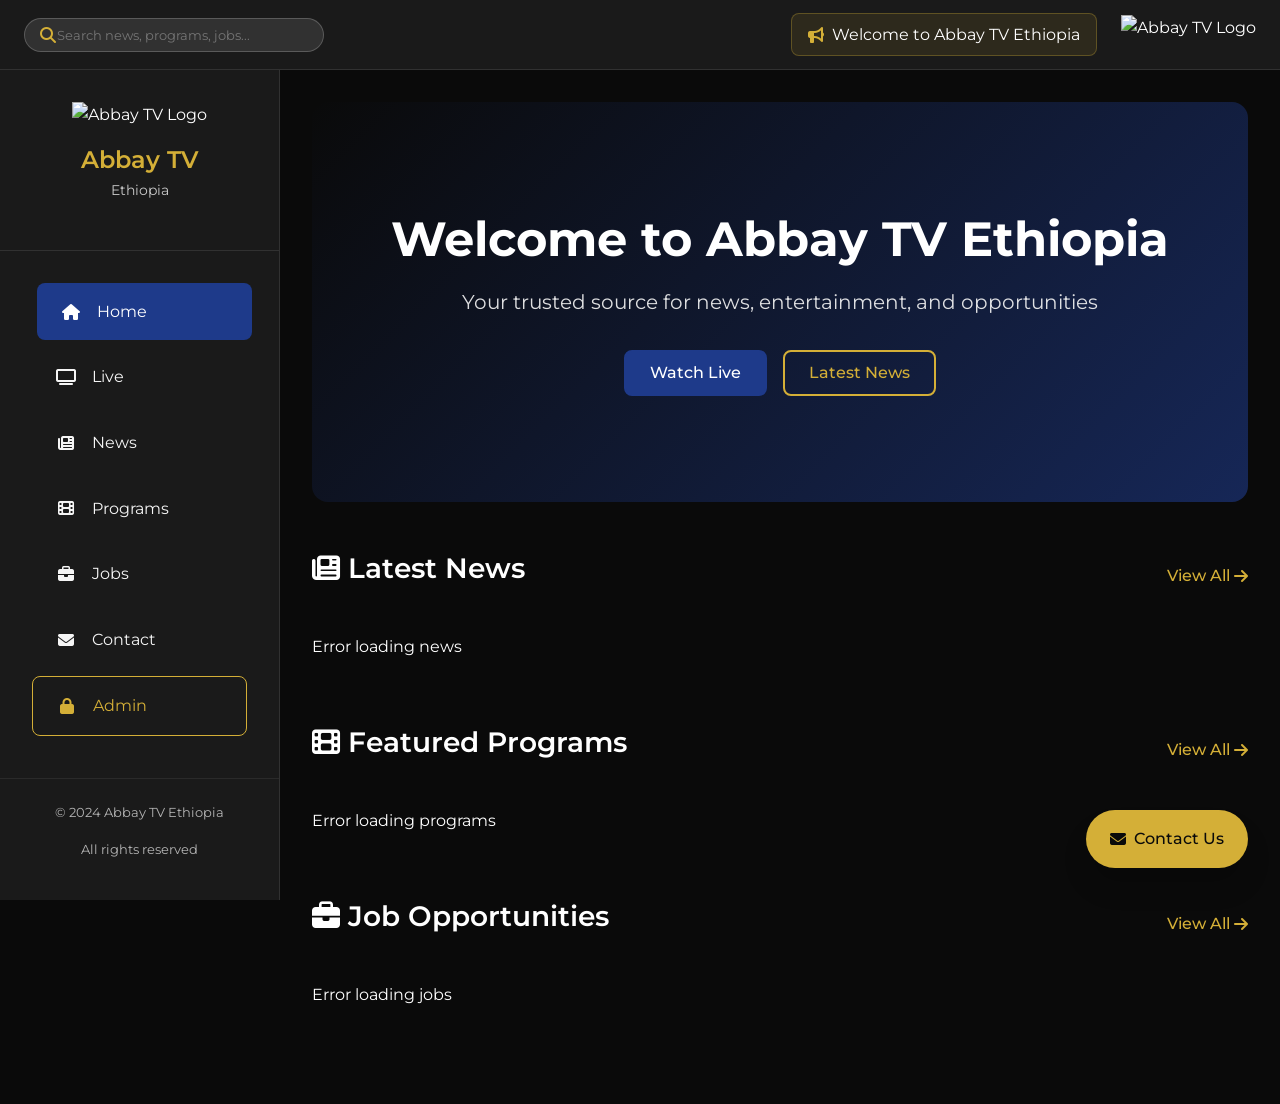
==== commit ef1bb77c: "Add files via upload" ====
--- a/index.html
+++ b/index.html
@@ -206,5 +206,45 @@
             loadAnnouncement();
         });
     </script>
+    <script>
+// Immediate hamburger fix
+document.addEventListener('DOMContentLoaded', function() {
+    console.log('Testing hamburger menu...');
+    
+    // Create hamburger if it doesn't exist
+    if (!document.querySelector('.hamburger-menu')) {
+        const topBarLeft = document.querySelector('.top-bar-left');
+        if (topBarLeft) {
+            const hamburger = document.createElement('div');
+            hamburger.className = 'hamburger-menu';
+            hamburger.innerHTML = `
+                <div class="hamburger-line"></div>
+                <div class="hamburger-line"></div>
+                <div class="hamburger-line"></div>
+            `;
+            topBarLeft.prepend(hamburger);
+        }
+    }
+    
+    // Simple hamburger functionality
+    document.addEventListener('click', function(e) {
+        if (e.target.closest('.hamburger-menu')) {
+            const mobileMenu = document.querySelector('.mobile-menu-overlay');
+            if (mobileMenu) {
+                mobileMenu.style.display = mobileMenu.style.display === 'flex' ? 'none' : 'flex';
+                document.body.style.overflow = mobileMenu.style.display === 'flex' ? 'hidden' : 'auto';
+            }
+        }
+        
+        if (e.target.closest('.mobile-menu-close')) {
+            const mobileMenu = document.querySelector('.mobile-menu-overlay');
+            if (mobileMenu) {
+                mobileMenu.style.display = 'none';
+                document.body.style.overflow = 'auto';
+            }
+        }
+    });
+});
+</script>
 </body>
 </html>
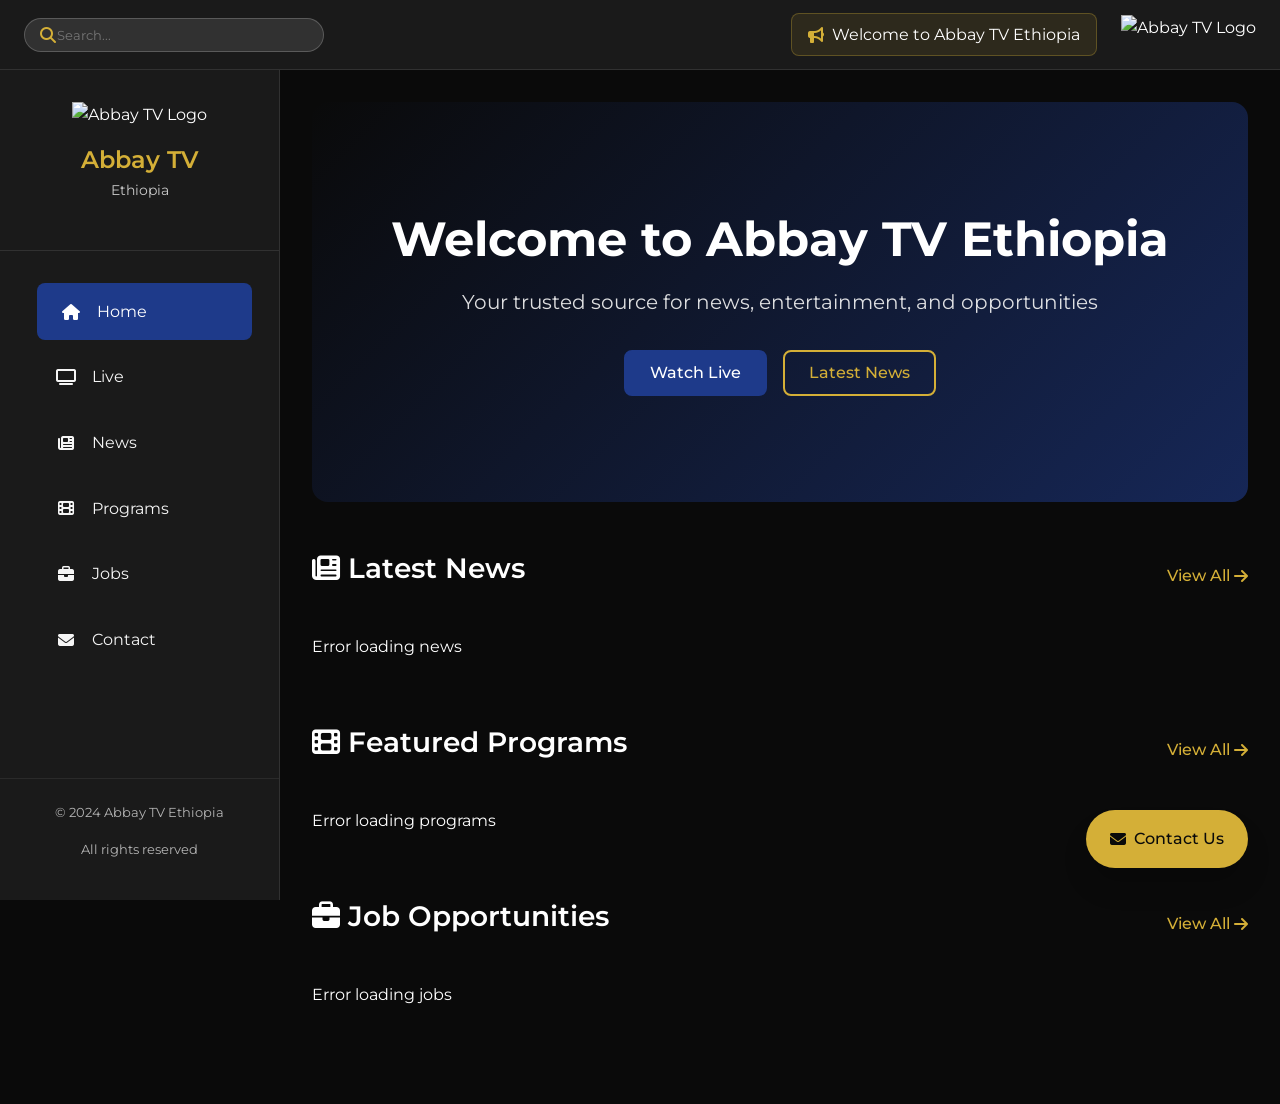
==== commit 601d4ef2: "Add files via upload" ====
--- a/index.html
+++ b/index.html
@@ -7,7 +7,7 @@
     <link rel="stylesheet" href="https://fonts.googleapis.com/css2?family=Montserrat:wght@300;400;500;600;700;800&display=swap">
     <link rel="stylesheet" href="https://cdnjs.cloudflare.com/ajax/libs/font-awesome/6.4.0/css/all.min.css">
     <link rel="stylesheet" href="general.css">
-    <link rel="icon" type="image/x-icon" href="https://bbjlfleaksumwtimzdim.supabase.co/storage/v1/object/public/image/abbay-logo-gold.png">
+    <link rel="icon" href="https://bbjlfleaksumwtimzdim.supabase.co/storage/v1/object/public/image/abbay-logo-gold.png">
 </head>
 <body>
     <!-- Top Bar -->
@@ -20,7 +20,7 @@
             </div>
             <div class="search-container">
                 <i class="fas fa-search"></i>
-                <input type="text" id="global-search" placeholder="Search news, programs, jobs...">
+                <input type="text" id="global-search" placeholder="Search...">
             </div>
         </div>
         <div class="top-bar-right">
@@ -77,12 +77,6 @@
                     <span>Contact</span>
                 </a>
             </li>
-            <li class="nav-item admin-link">
-                <a href="admin.html">
-                    <i class="fas fa-lock"></i>
-                    <span>Admin</span>
-                </a>
-            </li>
         </ul>
         
         <div class="sidebar-footer">
@@ -103,7 +97,6 @@
             <li><a href="programs.html"><i class="fas fa-film"></i> Programs</a></li>
             <li><a href="jobs.html"><i class="fas fa-briefcase"></i> Jobs</a></li>
             <li><a href="contact.html"><i class="fas fa-envelope"></i> Contact</a></li>
-            <li><a href="admin.html" class="admin-link"><i class="fas fa-lock"></i> Admin</a></li>
         </ul>
     </div>
 
@@ -123,14 +116,13 @@
             </div>
         </section>
 
-        <!-- Latest News Section -->
+        <!-- Latest News -->
         <section class="content-section">
             <div class="section-header">
                 <h2><i class="fas fa-newspaper"></i> Latest News</h2>
                 <a href="news.html" class="view-all">View All <i class="fas fa-arrow-right"></i></a>
             </div>
             <div class="cards-grid" id="latest-news">
-                <!-- News cards will be loaded here -->
                 <div class="loading-spinner"></div>
             </div>
         </section>
@@ -142,19 +134,17 @@
                 <a href="programs.html" class="view-all">View All <i class="fas fa-arrow-right"></i></a>
             </div>
             <div class="cards-grid" id="featured-programs">
-                <!-- Program cards will be loaded here -->
                 <div class="loading-spinner"></div>
             </div>
         </section>
 
-        <!-- Job Highlights -->
+        <!-- Job Opportunities -->
         <section class="content-section">
             <div class="section-header">
                 <h2><i class="fas fa-briefcase"></i> Job Opportunities</h2>
                 <a href="jobs.html" class="view-all">View All <i class="fas fa-arrow-right"></i></a>
             </div>
             <div class="cards-grid" id="job-highlights">
-                <!-- Job cards will be loaded here -->
                 <div class="loading-spinner"></div>
             </div>
         </section>
@@ -181,70 +171,13 @@
         </div>
     </div>
 
-    <!-- Job Detail Modal -->
-    <div class="modal-overlay" id="job-modal">
-        <div class="modal-content job-modal">
-            <div class="modal-header">
-                <h3 id="job-modal-title"></h3>
-                <button class="modal-close"><i class="fas fa-times"></i></button>
-            </div>
-            <div class="modal-body">
-                <div class="job-modal-content" id="job-detail-content">
-                    <!-- Job details will be loaded here -->
-                </div>
-            </div>
-        </div>
-    </div>
-
     <script src="main.js"></script>
     <script>
-        // Load homepage data
         document.addEventListener('DOMContentLoaded', function() {
             loadLatestNews(4);
             loadFeaturedPrograms(4);
             loadJobHighlights(3);
-            loadAnnouncement();
         });
     </script>
-    <script>
-// Immediate hamburger fix
-document.addEventListener('DOMContentLoaded', function() {
-    console.log('Testing hamburger menu...');
-    
-    // Create hamburger if it doesn't exist
-    if (!document.querySelector('.hamburger-menu')) {
-        const topBarLeft = document.querySelector('.top-bar-left');
-        if (topBarLeft) {
-            const hamburger = document.createElement('div');
-            hamburger.className = 'hamburger-menu';
-            hamburger.innerHTML = `
-                <div class="hamburger-line"></div>
-                <div class="hamburger-line"></div>
-                <div class="hamburger-line"></div>
-            `;
-            topBarLeft.prepend(hamburger);
-        }
-    }
-    
-    // Simple hamburger functionality
-    document.addEventListener('click', function(e) {
-        if (e.target.closest('.hamburger-menu')) {
-            const mobileMenu = document.querySelector('.mobile-menu-overlay');
-            if (mobileMenu) {
-                mobileMenu.style.display = mobileMenu.style.display === 'flex' ? 'none' : 'flex';
-                document.body.style.overflow = mobileMenu.style.display === 'flex' ? 'hidden' : 'auto';
-            }
-        }
-        
-        if (e.target.closest('.mobile-menu-close')) {
-            const mobileMenu = document.querySelector('.mobile-menu-overlay');
-            if (mobileMenu) {
-                mobileMenu.style.display = 'none';
-                document.body.style.overflow = 'auto';
-            }
-        }
-    });
-});
-</script>
 </body>
 </html>
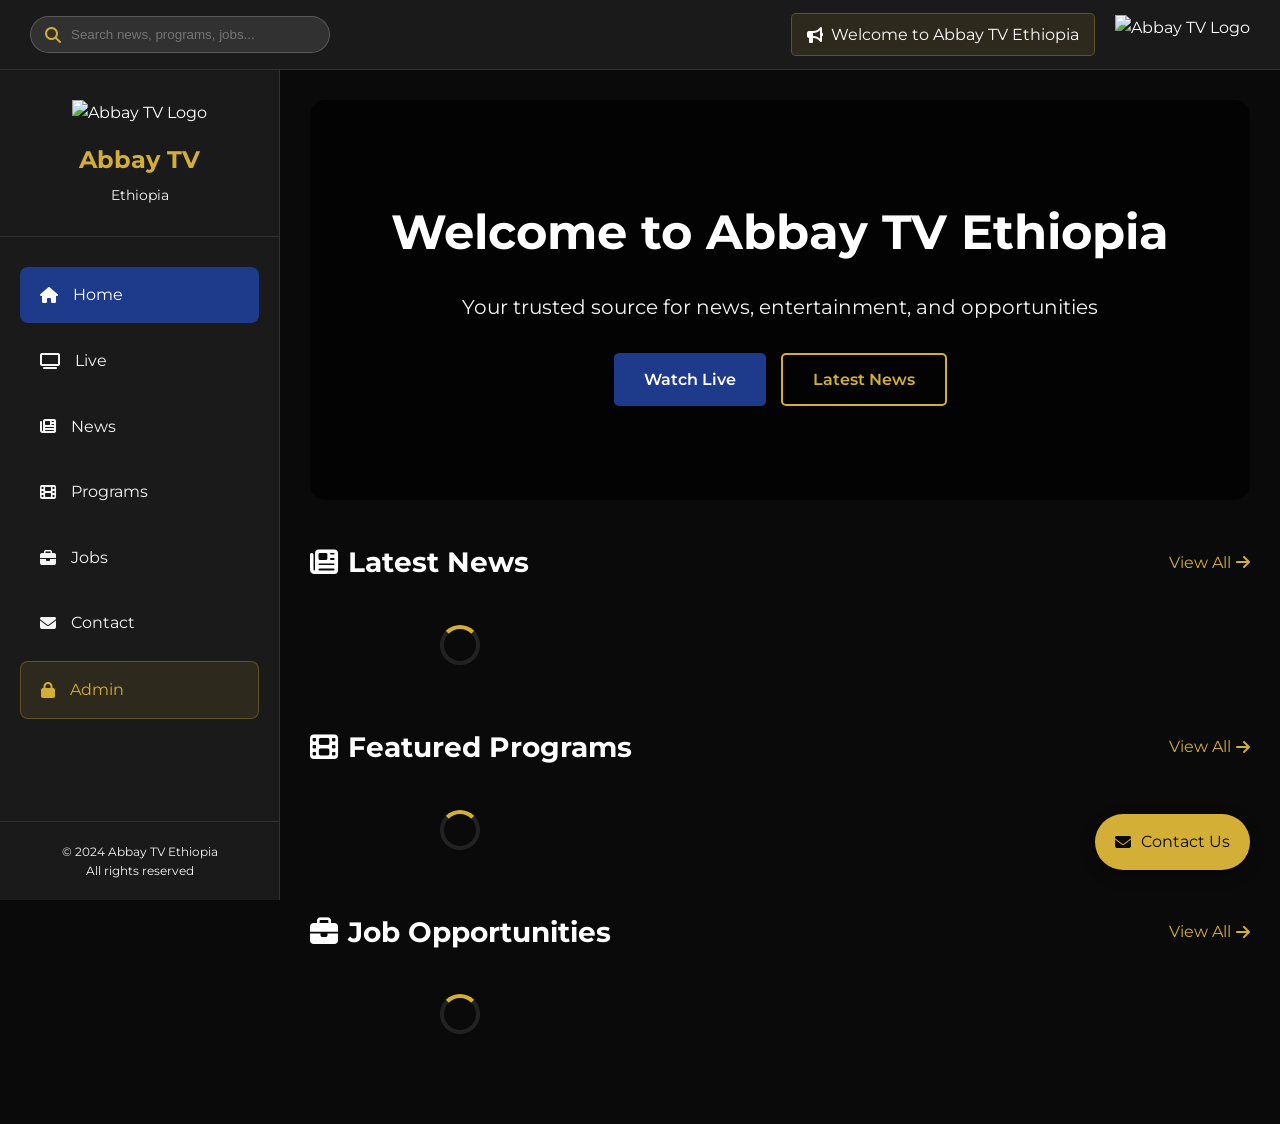
==== commit ac6c0553: "Add files via upload" ====
--- a/index.html
+++ b/index.html
@@ -14,13 +14,11 @@
     <div class="top-bar">
         <div class="top-bar-left">
             <div class="hamburger-menu">
-                <div class="hamburger-line"></div>
-                <div class="hamburger-line"></div>
-                <div class="hamburger-line"></div>
+                <i class="fas fa-bars"></i>
             </div>
             <div class="search-container">
                 <i class="fas fa-search"></i>
-                <input type="text" id="global-search" placeholder="Search...">
+                <input type="text" id="global-search" placeholder="Search news, programs, jobs...">
             </div>
         </div>
         <div class="top-bar-right">
@@ -77,6 +75,12 @@
                     <span>Contact</span>
                 </a>
             </li>
+            <li class="nav-item admin-link">
+                <a href="admin.html">
+                    <i class="fas fa-lock"></i>
+                    <span>Admin</span>
+                </a>
+            </li>
         </ul>
         
         <div class="sidebar-footer">
@@ -97,6 +101,7 @@
             <li><a href="programs.html"><i class="fas fa-film"></i> Programs</a></li>
             <li><a href="jobs.html"><i class="fas fa-briefcase"></i> Jobs</a></li>
             <li><a href="contact.html"><i class="fas fa-envelope"></i> Contact</a></li>
+            <li><a href="admin.html" class="admin-link"><i class="fas fa-lock"></i> Admin</a></li>
         </ul>
     </div>
 
@@ -173,6 +178,7 @@
 
     <script src="main.js"></script>
     <script>
+        // Load homepage data
         document.addEventListener('DOMContentLoaded', function() {
             loadLatestNews(4);
             loadFeaturedPrograms(4);
--- a/general.css
+++ b/general.css
@@ -1,4 +1,4 @@
-/* ===== CSS RESET & BASE STYLES ===== */
+/* ===== CSS RESET ===== */
 * {
     margin: 0;
     padding: 0;
@@ -14,144 +14,24 @@
     --light-gray: #f5f5f5;
     --white: #ffffff;
     --success: #10b981;
-    --warning: #f59e0b;
     --danger: #ef4444;
     
     /* Typography */
     --font-primary: 'Montserrat', sans-serif;
-    --font-weight-light: 300;
-    --font-weight-regular: 400;
-    --font-weight-medium: 500;
-    --font-weight-semibold: 600;
-    --font-weight-bold: 700;
-    --font-weight-extrabold: 800;
-    
-    /* Spacing */
-    --spacing-xs: 0.25rem;
-    --spacing-sm: 0.5rem;
-    --spacing-md: 1rem;
-    --spacing-lg: 1.5rem;
-    --spacing-xl: 2rem;
-    --spacing-xxl: 3rem;
-    
-    /* Transitions */
-    --transition-fast: 0.15s ease;
-    --transition-normal: 0.3s cubic-bezier(0.4, 0, 0.2, 1);
-    --transition-slow: 0.5s ease;
-    
-    /* Shadows */
-    --shadow-sm: 0 1px 2px rgba(0, 0, 0, 0.05);
-    --shadow-md: 0 4px 6px rgba(0, 0, 0, 0.1);
-    --shadow-lg: 0 10px 15px rgba(0, 0, 0, 0.1);
-    --shadow-xl: 0 20px 25px rgba(0, 0, 0, 0.15);
-    
-    /* Border Radius */
-    --radius-sm: 0.25rem;
-    --radius-md: 0.5rem;
-    --radius-lg: 1rem;
-    --radius-xl: 1.5rem;
-    --radius-full: 9999px;
     
     /* Layout */
     --sidebar-width: 280px;
     --top-bar-height: 70px;
-    --mobile-breakpoint: 768px;
-    --tablet-breakpoint: 1024px;
 }
 
 body {
     font-family: var(--font-primary);
-    font-weight: var(--font-weight-regular);
     background-color: var(--primary-black);
     color: var(--white);
     line-height: 1.6;
-    overflow-x: hidden;
-}
-
-/* ===== TYPOGRAPHY ===== */
-h1, h2, h3, h4, h5, h6 {
-    font-weight: var(--font-weight-semibold);
-    line-height: 1.3;
-    margin-bottom: var(--spacing-md);
-}
-
-h1 { font-size: 2.5rem; }
-h2 { font-size: 2rem; }
-h3 { font-size: 1.5rem; }
-h4 { font-size: 1.25rem; }
-
-p {
-    margin-bottom: var(--spacing-md);
-}
-
-a {
-    color: var(--primary-gold);
-    text-decoration: none;
-    transition: color var(--transition-fast);
-}
-
-a:hover {
-    color: var(--white);
-}
-
-/* ===== BUTTON STYLES ===== */
-.btn {
-    display: inline-flex;
-    align-items: center;
-    justify-content: center;
-    gap: var(--spacing-sm);
-    padding: var(--spacing-sm) var(--spacing-lg);
-    border: none;
-    border-radius: var(--radius-md);
-    font-family: var(--font-primary);
-    font-weight: var(--font-weight-medium);
-    font-size: 1rem;
-    cursor: pointer;
-    transition: all var(--transition-normal);
-    text-decoration: none;
-    white-space: nowrap;
-}
-
-.btn-primary {
-    background-color: var(--primary-blue);
-    color: var(--white);
-    border: 2px solid var(--primary-blue);
-}
-
-.btn-primary:hover {
-    background-color: transparent;
-    color: var(--primary-blue);
-    transform: translateY(-2px);
-    box-shadow: var(--shadow-lg);
-}
-
-.btn-outline {
-    background-color: transparent;
-    color: var(--primary-gold);
-    border: 2px solid var(--primary-gold);
-}
-
-.btn-outline:hover {
-    background-color: var(--primary-gold);
-    color: var(--primary-black);
-    transform: translateY(-2px);
-    box-shadow: var(--shadow-lg);
-}
-
-.btn-danger {
-    background-color: var(--danger);
-    color: var(--white);
-    border: 2px solid var(--danger);
-}
-
-.btn-danger:hover {
-    background-color: transparent;
-    color: var(--danger);
-    transform: translateY(-2px);
-}
-
-/* ===== LAYOUT COMPONENTS ===== */
-/* Top Bar */
+}
+
+/* ===== TOP BAR ===== */
 .top-bar {
     position: fixed;
     top: 0;
@@ -162,89 +42,66 @@
     display: flex;
     align-items: center;
     justify-content: space-between;
-    padding: 0 var(--spacing-lg);
+    padding: 0 30px;
     z-index: 1000;
-    border-bottom: 1px solid rgba(255, 255, 255, 0.1);
+    border-bottom: 1px solid rgba(255,255,255,0.1);
 }
 
 .top-bar-left {
     display: flex;
     align-items: center;
-    gap: var(--spacing-lg);
-}
-
-.top-bar-right {
-    display: flex;
-    align-items: center;
-    gap: var(--spacing-lg);
+    gap: 20px;
 }
 
 .hamburger-menu {
+    font-size: 24px;
+    cursor: pointer;
     display: none;
-    flex-direction: column;
-    gap: 4px;
-    cursor: pointer;
-    padding: var(--spacing-sm);
-}
-
-.hamburger-line {
-    width: 24px;
-    height: 2px;
-    background-color: var(--white);
-    transition: all var(--transition-normal);
 }
 
 .search-container {
     position: relative;
-    width: 300px;
 }
 
 .search-container i {
     position: absolute;
-    left: var(--spacing-md);
+    left: 15px;
     top: 50%;
     transform: translateY(-50%);
     color: var(--primary-gold);
 }
 
 .search-container input {
-    width: 100%;
-    padding: var(--spacing-sm) var(--spacing-md) var(--spacing-sm) var(--spacing-xl);
-    background-color: rgba(255, 255, 255, 0.1);
-    border: 1px solid rgba(255, 255, 255, 0.2);
-    border-radius: var(--radius-full);
-    color: var(--white);
-    font-family: var(--font-primary);
-    transition: all var(--transition-normal);
-}
-
-.search-container input:focus {
-    outline: none;
-    border-color: var(--primary-gold);
-    box-shadow: 0 0 0 2px rgba(212, 175, 55, 0.2);
+    padding: 10px 15px 10px 40px;
+    background: rgba(255,255,255,0.1);
+    border: 1px solid rgba(255,255,255,0.2);
+    border-radius: 25px;
+    color: var(--white);
+    width: 300px;
+}
+
+.top-bar-right {
+    display: flex;
+    align-items: center;
+    gap: 20px;
 }
 
 .admin-announcement {
-    display: flex;
-    align-items: center;
-    gap: var(--spacing-sm);
-    background-color: rgba(212, 175, 55, 0.1);
-    padding: var(--spacing-sm) var(--spacing-md);
-    border-radius: var(--radius-md);
+    background: rgba(212, 175, 55, 0.1);
+    padding: 8px 15px;
+    border-radius: 5px;
     border: 1px solid rgba(212, 175, 55, 0.3);
-}
-
-.admin-announcement i {
-    color: var(--primary-gold);
+    display: flex;
+    align-items: center;
+    gap: 8px;
 }
 
 .top-logo {
     height: 40px;
     width: auto;
-    object-fit: contain;
-}
-
-/* Sidebar Navigation */
+}
+
+/* ===== SIDEBAR ===== */
 .sidebar {
     position: fixed;
     top: var(--top-bar-height);
@@ -252,25 +109,23 @@
     bottom: 0;
     width: var(--sidebar-width);
     background-color: var(--dark-gray);
-    padding: var(--spacing-xl) 0;
+    padding: 30px 0;
     z-index: 900;
-    border-right: 1px solid rgba(255, 255, 255, 0.1);
+    border-right: 1px solid rgba(255,255,255,0.1);
     overflow-y: auto;
-    transition: transform var(--transition-normal);
 }
 
 .logo-section {
     text-align: center;
-    padding: 0 var(--spacing-xl) var(--spacing-xl);
-    border-bottom: 1px solid rgba(255, 255, 255, 0.1);
-    margin-bottom: var(--spacing-xl);
+    padding: 0 30px 30px;
+    border-bottom: 1px solid rgba(255,255,255,0.1);
+    margin-bottom: 30px;
 }
 
 .logo {
     width: 120px;
     height: 120px;
-    object-fit: contain;
-    margin-bottom: var(--spacing-md);
+    margin-bottom: 15px;
     animation: logoFloat 3s ease-in-out infinite;
 }
 
@@ -280,61 +135,49 @@
 }
 
 .logo-section h1 {
-    font-size: 1.5rem;
-    color: var(--primary-gold);
-    margin-bottom: var(--spacing-xs);
+    color: var(--primary-gold);
+    font-size: 24px;
+    margin-bottom: 5px;
 }
 
 .logo-section p {
-    font-size: 0.9rem;
     color: var(--light-gray);
-    opacity: 0.8;
+    font-size: 14px;
 }
 
 .nav-menu {
     list-style: none;
-    padding: 0 var(--spacing-xl);
+    padding: 0 20px;
 }
 
 .nav-item {
-    margin-bottom: var(--spacing-sm);
+    margin-bottom: 10px;
 }
 
 .nav-item a {
     display: flex;
     align-items: center;
-    gap: var(--spacing-md);
-    padding: var(--spacing-md) var(--spacing-lg);
-    border-radius: var(--radius-md);
+    gap: 15px;
+    padding: 15px 20px;
     color: var(--light-gray);
-    transition: all var(--transition-normal);
+    text-decoration: none;
+    border-radius: 8px;
+    transition: all 0.3s;
 }
 
 .nav-item a:hover {
-    background-color: rgba(255, 255, 255, 0.1);
-    color: var(--white);
-    transform: translateX(5px);
+    background: rgba(255,255,255,0.1);
 }
 
 .nav-item.active a {
-    background-color: var(--primary-blue);
-    color: var(--white);
-    transform: translateX(5px);
-}
-
-.nav-item a i {
-    width: 20px;
-    text-align: center;
+    background: var(--primary-blue);
+    color: var(--white);
 }
 
 .nav-item.admin-link a {
-    color: var(--primary-gold);
-    border: 1px solid var(--primary-gold);
-}
-
-.nav-item.admin-link.active a {
-    background-color: var(--primary-gold);
-    color: var(--primary-black);
+    background: rgba(212, 175, 55, 0.1);
+    color: var(--primary-gold);
+    border: 1px solid rgba(212, 175, 55, 0.3);
 }
 
 .sidebar-footer {
@@ -342,26 +185,25 @@
     bottom: 0;
     left: 0;
     right: 0;
-    padding: var(--spacing-lg) var(--spacing-xl);
-    border-top: 1px solid rgba(255, 255, 255, 0.1);
+    padding: 20px;
     text-align: center;
-    font-size: 0.8rem;
+    font-size: 12px;
     color: var(--light-gray);
-    opacity: 0.7;
-}
-
-/* Mobile Menu Overlay */
+    border-top: 1px solid rgba(255,255,255,0.1);
+}
+
+/* ===== MOBILE MENU ===== */
 .mobile-menu-overlay {
     position: fixed;
     top: 0;
     left: 0;
     right: 0;
     bottom: 0;
-    background-color: rgba(10, 10, 10, 0.95);
+    background: rgba(10, 10, 10, 0.95);
     z-index: 2000;
     display: none;
     flex-direction: column;
-    padding: var(--spacing-xl);
+    padding: 20px;
     animation: slideInRight 0.3s ease-out;
 }
 
@@ -372,85 +214,62 @@
 
 .mobile-menu-close {
     align-self: flex-end;
-    font-size: 1.5rem;
+    font-size: 24px;
     color: var(--white);
     cursor: pointer;
-    padding: var(--spacing-sm);
-    margin-bottom: var(--spacing-xl);
+    padding: 10px;
 }
 
 .mobile-nav-menu {
     list-style: none;
-    display: flex;
-    flex-direction: column;
-    gap: var(--spacing-sm);
-}
-
-.mobile-nav-menu li a {
-    display: flex;
-    align-items: center;
-    gap: var(--spacing-md);
-    padding: var(--spacing-lg);
-    font-size: 1.1rem;
-    color: var(--white);
-    border-radius: var(--radius-md);
-    transition: all var(--transition-normal);
-}
-
-.mobile-nav-menu li a:hover,
-.mobile-nav-menu li a.active {
-    background-color: var(--primary-blue);
-    color: var(--white);
-}
-
-.mobile-nav-menu li a i {
-    width: 24px;
-}
-
-/* Main Content Area */
+    padding: 0;
+    margin-top: 40px;
+}
+
+.mobile-nav-menu li {
+    margin-bottom: 10px;
+}
+
+.mobile-nav-menu a {
+    display: flex;
+    align-items: center;
+    gap: 15px;
+    padding: 15px 20px;
+    color: var(--white);
+    text-decoration: none;
+    font-size: 18px;
+    border-radius: 8px;
+}
+
+.mobile-nav-menu a:hover,
+.mobile-nav-menu a.active {
+    background: var(--primary-blue);
+}
+
+.mobile-nav-menu .admin-link {
+    background: rgba(212, 175, 55, 0.1);
+    color: var(--primary-gold);
+    border: 1px solid rgba(212, 175, 55, 0.3);
+}
+
+/* ===== MAIN CONTENT ===== */
 .main-content {
     margin-left: var(--sidebar-width);
     margin-top: var(--top-bar-height);
-    padding: var(--spacing-xl);
+    padding: 30px;
     min-height: calc(100vh - var(--top-bar-height));
-    transition: margin-left var(--transition-normal);
-}
-
-/* Floating Contact Button */
-.floating-contact-btn {
-    position: fixed;
-    bottom: var(--spacing-xl);
-    right: var(--spacing-xl);
-    background-color: var(--primary-gold);
-    color: var(--primary-black);
-    padding: var(--spacing-md) var(--spacing-lg);
-    border-radius: var(--radius-full);
-    display: flex;
-    align-items: center;
-    gap: var(--spacing-sm);
-    text-decoration: none;
-    font-weight: var(--font-weight-medium);
-    box-shadow: var(--shadow-xl);
-    z-index: 100;
-    transition: all var(--transition-normal);
-}
-
-.floating-contact-btn:hover {
-    transform: translateY(-5px) scale(1.05);
-    box-shadow: var(--shadow-xl);
-    color: var(--primary-black);
 }
 
 /* ===== HERO SECTION ===== */
 .hero-section {
     height: 400px;
-    background-image: url('https://bbjlfleaksumwtimzdim.supabase.co/storage/v1/object/public/image/banner-main.jpg');
+    background: linear-gradient(rgba(0,0,0,0.7), rgba(0,0,0,0.7)), 
+                url('https://bbjlfleaksumwtimzdim.supabase.co/storage/v1/object/public/image/banner-main.jpg');
     background-size: cover;
     background-position: center;
-    border-radius: var(--radius-lg);
-    margin-bottom: var(--spacing-xxl);
+    border-radius: 15px;
+    margin-bottom: 40px;
     position: relative;
-    overflow: hidden;
 }
 
 .hero-overlay {
@@ -459,167 +278,121 @@
     left: 0;
     right: 0;
     bottom: 0;
-    background: linear-gradient(135deg, rgba(10, 10, 10, 0.8) 0%, rgba(30, 58, 138, 0.6) 100%);
     display: flex;
     align-items: center;
     justify-content: center;
     text-align: center;
-    padding: var(--spacing-xl);
+    padding: 20px;
 }
 
 .hero-content {
     max-width: 800px;
-    animation: fadeInUp 1s ease-out;
-}
-
-@keyframes fadeInUp {
-    from {
-        opacity: 0;
-        transform: translateY(30px);
-    }
-    to {
-        opacity: 1;
-        transform: translateY(0);
-    }
 }
 
 .hero-title {
-    font-size: 3rem;
-    font-weight: var(--font-weight-bold);
-    color: var(--white);
-    margin-bottom: var(--spacing-md);
+    font-size: 48px;
+    margin-bottom: 20px;
+    color: var(--white);
 }
 
 .hero-subtitle {
-    font-size: 1.25rem;
+    font-size: 20px;
     color: var(--light-gray);
-    margin-bottom: var(--spacing-xl);
-    opacity: 0.9;
+    margin-bottom: 30px;
 }
 
 .hero-buttons {
     display: flex;
-    gap: var(--spacing-md);
+    gap: 15px;
     justify-content: center;
+}
+
+/* ===== BUTTONS ===== */
+.btn {
+    padding: 12px 30px;
+    border-radius: 5px;
+    border: none;
+    font-family: var(--font-primary);
+    font-weight: 600;
+    cursor: pointer;
+    text-decoration: none;
+    display: inline-flex;
+    align-items: center;
+    gap: 8px;
+    transition: all 0.3s;
+}
+
+.btn-primary {
+    background: var(--primary-blue);
+    color: var(--white);
+}
+
+.btn-primary:hover {
+    background: var(--primary-gold);
+    color: var(--primary-black);
+}
+
+.btn-outline {
+    background: transparent;
+    color: var(--primary-gold);
+    border: 2px solid var(--primary-gold);
+}
+
+.btn-outline:hover {
+    background: var(--primary-gold);
+    color: var(--primary-black);
 }
 
 /* ===== CONTENT SECTIONS ===== */
 .content-section {
-    margin-bottom: var(--spacing-xxl);
+    margin-bottom: 40px;
 }
 
 .section-header {
     display: flex;
     justify-content: space-between;
     align-items: center;
-    margin-bottom: var(--spacing-xl);
+    margin-bottom: 20px;
 }
 
 .section-header h2 {
     display: flex;
     align-items: center;
-    gap: var(--spacing-sm);
-    font-size: 1.75rem;
+    gap: 10px;
+    font-size: 28px;
 }
 
 .view-all {
-    display: flex;
-    align-items: center;
-    gap: var(--spacing-xs);
-    font-weight: var(--font-weight-medium);
-}
-
-/* Page Header */
-.page-header {
-    margin-bottom: var(--spacing-xl);
-    padding-bottom: var(--spacing-lg);
-    border-bottom: 1px solid rgba(255, 255, 255, 0.1);
-}
-
-.page-header h1 {
-    display: flex;
-    align-items: center;
-    gap: var(--spacing-sm);
-    font-size: 2.25rem;
-    color: var(--primary-gold);
-}
-
-.page-header p {
-    font-size: 1.1rem;
-    color: var(--light-gray);
-    opacity: 0.8;
-}
-
-/* ===== FILTER SECTION ===== */
-.filter-section {
-    display: flex;
-    flex-wrap: wrap;
-    gap: var(--spacing-md);
-    background-color: var(--dark-gray);
-    padding: var(--spacing-lg);
-    border-radius: var(--radius-lg);
-    margin-bottom: var(--spacing-xl);
-}
-
-.filter-group {
-    display: flex;
-    flex-direction: column;
-    gap: var(--spacing-xs);
-    min-width: 200px;
-    flex: 1;
-}
-
-.filter-group label {
-    font-size: 0.9rem;
-    color: var(--light-gray);
-    display: flex;
-    align-items: center;
-    gap: var(--spacing-xs);
-}
-
-.filter-group select,
-.filter-group input {
-    padding: var(--spacing-sm) var(--spacing-md);
-    background-color: rgba(255, 255, 255, 0.1);
-    border: 1px solid rgba(255, 255, 255, 0.2);
-    border-radius: var(--radius-md);
-    color: var(--white);
-    font-family: var(--font-primary);
-    transition: all var(--transition-normal);
-}
-
-.filter-group select:focus,
-.filter-group input:focus {
-    outline: none;
-    border-color: var(--primary-gold);
-    box-shadow: 0 0 0 2px rgba(212, 175, 55, 0.2);
+    color: var(--primary-gold);
+    text-decoration: none;
+    display: flex;
+    align-items: center;
+    gap: 5px;
 }
 
 /* ===== CARDS GRID ===== */
 .cards-grid {
     display: grid;
     grid-template-columns: repeat(auto-fill, minmax(300px, 1fr));
-    gap: var(--spacing-lg);
+    gap: 20px;
 }
 
 .card {
-    background-color: var(--dark-gray);
-    border-radius: var(--radius-lg);
+    background: var(--dark-gray);
+    border-radius: 10px;
     overflow: hidden;
-    transition: all var(--transition-normal);
-    border: 1px solid rgba(255, 255, 255, 0.1);
-    cursor: pointer;
+    transition: transform 0.3s;
+    border: 1px solid rgba(255,255,255,0.1);
 }
 
 .card:hover {
-    transform: translateY(-8px);
-    box-shadow: var(--shadow-xl);
+    transform: translateY(-5px);
     border-color: var(--primary-gold);
 }
 
 .card-image {
+    height: 200px;
     position: relative;
-    height: 200px;
     overflow: hidden;
 }
 
@@ -627,11 +400,6 @@
     width: 100%;
     height: 100%;
     object-fit: cover;
-    transition: transform var(--transition-normal);
-}
-
-.card:hover .card-image img {
-    transform: scale(1.1);
 }
 
 .play-button {
@@ -639,360 +407,161 @@
     top: 50%;
     left: 50%;
     transform: translate(-50%, -50%);
-    background-color: rgba(212, 175, 55, 0.9);
+    background: rgba(212, 175, 55, 0.9);
     color: var(--primary-black);
-    width: 60px;
-    height: 60px;
+    width: 50px;
+    height: 50px;
     border-radius: 50%;
     display: flex;
     align-items: center;
     justify-content: center;
-    font-size: 1.5rem;
-    opacity: 0;
-    transition: opacity var(--transition-normal);
-}
-
-.card:hover .play-button {
-    opacity: 1;
+    font-size: 20px;
 }
 
 .card-content {
-    padding: var(--spacing-lg);
+    padding: 20px;
 }
 
 .card-title {
-    font-size: 1.25rem;
-    font-weight: var(--font-weight-semibold);
-    margin-bottom: var(--spacing-sm);
-    color: var(--white);
-    display: -webkit-box;
-    -webkit-line-clamp: 2;
-    -webkit-box-orient: vertical;
-    overflow: hidden;
+    font-size: 18px;
+    margin-bottom: 10px;
+    color: var(--white);
 }
 
 .card-description {
     color: var(--light-gray);
-    opacity: 0.8;
-    font-size: 0.9rem;
-    margin-bottom: var(--spacing-md);
-    display: -webkit-box;
-    -webkit-line-clamp: 3;
-    -webkit-box-orient: vertical;
-    overflow: hidden;
+    font-size: 14px;
+    margin-bottom: 15px;
 }
 
 .card-meta {
     display: flex;
     justify-content: space-between;
-    align-items: center;
-    font-size: 0.85rem;
-    color: var(--primary-gold);
-}
-
-.card-category {
-    background-color: rgba(212, 175, 55, 0.1);
-    padding: var(--spacing-xs) var(--spacing-sm);
-    border-radius: var(--radius-full);
-}
-
-/* Job Card Specific */
-.job-card .card-meta {
+    color: var(--primary-gold);
+    font-size: 12px;
+}
+
+/* ===== FILTER SECTION ===== */
+.filter-section {
+    background: var(--dark-gray);
+    padding: 20px;
+    border-radius: 10px;
+    margin-bottom: 30px;
+    display: flex;
+    flex-wrap: wrap;
+    gap: 15px;
+}
+
+.filter-group {
+    display: flex;
     flex-direction: column;
-    align-items: flex-start;
-    gap: var(--spacing-xs);
-}
-
-.job-company {
-    font-weight: var(--font-weight-medium);
-    color: var(--white);
-}
-
-.job-location {
-    display: flex;
-    align-items: center;
-    gap: var(--spacing-xs);
+    gap: 5px;
+    flex: 1;
+    min-width: 200px;
+}
+
+.filter-group label {
+    font-size: 14px;
     color: var(--light-gray);
-}
-
-/* ===== LOADING SPINNER ===== */
-.loading-spinner {
-    width: 40px;
-    height: 40px;
-    border: 4px solid rgba(255, 255, 255, 0.1);
-    border-top-color: var(--primary-gold);
-    border-radius: 50%;
-    animation: spin 1s linear infinite;
-    margin: var(--spacing-xl) auto;
-}
-
-@keyframes spin {
-    to { transform: rotate(360deg); }
-}
-
-.load-more-container {
-    text-align: center;
-    margin-top: var(--spacing-xl);
-    padding-top: var(--spacing-xl);
-    border-top: 1px solid rgba(255, 255, 255, 0.1);
-}
-
-/* ===== LIVE STREAM SECTION ===== */
-.live-stream-section {
-    margin-bottom: var(--spacing-xxl);
-}
-
-.live-player-container {
-    background-color: var(--dark-gray);
-    border-radius: var(--radius-lg);
-    padding: var(--spacing-xl);
-    border: 1px solid rgba(212, 175, 55, 0.3);
-}
-
-.live-player-container h2 {
-    color: var(--primary-gold);
-    margin-bottom: var(--spacing-lg);
-    display: flex;
-    align-items: center;
-    gap: var(--spacing-sm);
-}
-
-.live-player {
-    background-color: var(--primary-black);
-    border-radius: var(--radius-lg);
-    overflow: hidden;
-}
-
-.video-container {
-    position: relative;
-    width: 100%;
-    padding-bottom: 56.25%; /* 16:9 Aspect Ratio */
-    height: 0;
-    overflow: hidden;
-}
-
-.video-container iframe {
-    position: absolute;
-    top: 0;
-    left: 0;
-    width: 100%;
-    height: 100%;
-    border: none;
-}
-
-.live-player-info {
-    padding: var(--spacing-lg);
-}
-
-.live-player-info h3 {
-    color: var(--white);
-    margin-bottom: var(--spacing-sm);
-}
-
-.live-player-info p {
-    color: var(--light-gray);
-    margin-bottom: var(--spacing-md);
-}
-
-.live-stats {
-    display: flex;
-    gap: var(--spacing-lg);
-    color: var(--primary-gold);
-    font-size: 0.9rem;
-}
-
-.live-stats span {
-    display: flex;
-    align-items: center;
-    gap: var(--spacing-xs);
+    display: flex;
+    align-items: center;
+    gap: 5px;
+}
+
+.filter-group select,
+.filter-group input {
+    padding: 10px;
+    background: rgba(255,255,255,0.1);
+    border: 1px solid rgba(255,255,255,0.2);
+    border-radius: 5px;
+    color: var(--white);
 }
 
 /* ===== JOB STATISTICS ===== */
 .job-statistics {
     display: grid;
     grid-template-columns: repeat(auto-fit, minmax(200px, 1fr));
-    gap: var(--spacing-lg);
-    margin-bottom: var(--spacing-xl);
+    gap: 20px;
+    margin-bottom: 30px;
 }
 
 .stat-card {
-    background-color: var(--dark-gray);
-    border-radius: var(--radius-lg);
-    padding: var(--spacing-lg);
-    display: flex;
-    align-items: center;
-    gap: var(--spacing-lg);
-    border: 1px solid rgba(255, 255, 255, 0.1);
-    transition: all var(--transition-normal);
-}
-
-.stat-card:hover {
-    border-color: var(--primary-gold);
-    transform: translateY(-5px);
+    background: var(--dark-gray);
+    padding: 20px;
+    border-radius: 10px;
+    display: flex;
+    align-items: center;
+    gap: 15px;
 }
 
 .stat-card i {
-    font-size: 2rem;
+    font-size: 32px;
     color: var(--primary-gold);
 }
 
 .stat-card h3 {
-    font-size: 2rem;
-    margin-bottom: var(--spacing-xs);
-    color: var(--white);
-}
-
-.stat-card p {
-    color: var(--light-gray);
-    font-size: 0.9rem;
-    margin: 0;
+    font-size: 32px;
+    color: var(--white);
 }
 
 /* ===== CONTACT PAGE ===== */
 .contact-container {
     display: grid;
     grid-template-columns: 1fr 2fr;
-    gap: var(--spacing-xl);
+    gap: 30px;
 }
 
 .contact-info {
     display: flex;
     flex-direction: column;
-    gap: var(--spacing-lg);
+    gap: 20px;
 }
 
 .contact-card {
-    background-color: var(--dark-gray);
-    border-radius: var(--radius-lg);
-    padding: var(--spacing-lg);
-    display: flex;
-    align-items: center;
-    gap: var(--spacing-lg);
-    border: 1px solid rgba(255, 255, 255, 0.1);
-    transition: all var(--transition-normal);
-}
-
-.contact-card:hover {
-    border-color: var(--primary-gold);
-    transform: translateX(5px);
+    background: var(--dark-gray);
+    padding: 20px;
+    border-radius: 10px;
+    display: flex;
+    align-items: center;
+    gap: 15px;
 }
 
 .contact-icon {
     width: 50px;
     height: 50px;
-    background-color: rgba(212, 175, 55, 0.1);
-    border-radius: var(--radius-full);
+    background: rgba(212, 175, 55, 0.1);
+    border-radius: 50%;
     display: flex;
     align-items: center;
     justify-content: center;
-    font-size: 1.25rem;
-    color: var(--primary-gold);
-}
-
-.contact-details h3 {
-    margin-bottom: var(--spacing-xs);
-    color: var(--white);
-}
-
-.contact-details p {
-    margin: 0;
+    color: var(--primary-gold);
+    font-size: 20px;
+}
+
+.contact-form-container {
+    background: var(--dark-gray);
+    padding: 30px;
+    border-radius: 10px;
+}
+
+.form-group {
+    margin-bottom: 20px;
+}
+
+.form-group label {
+    display: block;
+    margin-bottom: 8px;
     color: var(--light-gray);
-    font-size: 0.9rem;
-}
-
-.contact-form-container {
-    background-color: var(--dark-gray);
-    border-radius: var(--radius-lg);
-    padding: var(--spacing-xl);
-    border: 1px solid rgba(255, 255, 255, 0.1);
-}
-
-.form-header {
-    margin-bottom: var(--spacing-xl);
-}
-
-.form-header h2 {
-    color: var(--primary-gold);
-    display: flex;
-    align-items: center;
-    gap: var(--spacing-sm);
-    margin-bottom: var(--spacing-sm);
-}
-
-.contact-form {
-    display: flex;
-    flex-direction: column;
-    gap: var(--spacing-lg);
-}
-
-.form-group {
-    display: flex;
-    flex-direction: column;
-    gap: var(--spacing-xs);
-}
-
-.form-group label {
-    font-weight: var(--font-weight-medium);
-    color: var(--light-gray);
 }
 
 .form-group input,
-.form-group textarea,
-.form-group select {
-    padding: var(--spacing-md);
-    background-color: rgba(255, 255, 255, 0.1);
-    border: 1px solid rgba(255, 255, 255, 0.2);
-    border-radius: var(--radius-md);
-    color: var(--white);
-    font-family: var(--font-primary);
-    transition: all var(--transition-normal);
-}
-
-.form-group input:focus,
-.form-group textarea:focus,
-.form-group select:focus {
-    outline: none;
-    border-color: var(--primary-gold);
-    box-shadow: 0 0 0 2px rgba(212, 175, 55, 0.2);
-}
-
 .form-group textarea {
-    resize: vertical;
-    min-height: 120px;
-}
-
-.error-message {
-    color: var(--danger);
-    font-size: 0.85rem;
-    margin-top: var(--spacing-xs);
-    display: none;
-}
-
-.success-message {
-    text-align: center;
-    padding: var(--spacing-xl);
-    animation: fadeIn 0.5s ease-out;
-}
-
-@keyframes fadeIn {
-    from { opacity: 0; }
-    to { opacity: 1; }
-}
-
-.success-icon {
-    font-size: 4rem;
-    color: var(--success);
-    margin-bottom: var(--spacing-lg);
-}
-
-.success-message h3 {
-    color: var(--success);
-    margin-bottom: var(--spacing-md);
-}
-
-.submit-btn {
-    align-self: flex-start;
-    padding: var(--spacing-md) var(--spacing-xl);
+    width: 100%;
+    padding: 12px;
+    background: rgba(255,255,255,0.1);
+    border: 1px solid rgba(255,255,255,0.2);
+    border-radius: 5px;
+    color: var(--white);
 }
 
 /* ===== MODALS ===== */
@@ -1002,597 +571,113 @@
     left: 0;
     right: 0;
     bottom: 0;
-    background-color: rgba(10, 10, 10, 0.9);
+    background: rgba(0,0,0,0.9);
     display: none;
     align-items: center;
     justify-content: center;
-    z-index: 2000;
-    padding: var(--spacing-xl);
-    animation: fadeIn 0.3s ease-out;
+    z-index: 3000;
+    padding: 20px;
 }
 
 .modal-content {
-    background-color: var(--dark-gray);
-    border-radius: var(--radius-lg);
+    background: var(--dark-gray);
+    border-radius: 10px;
     max-width: 800px;
     width: 100%;
     max-height: 90vh;
     overflow: hidden;
-    animation: slideInDown 0.3s ease-out;
-    border: 1px solid rgba(212, 175, 55, 0.3);
-}
-
-@keyframes slideInDown {
-    from {
-        opacity: 0;
-        transform: translateY(-30px);
-    }
-    to {
-        opacity: 1;
-        transform: translateY(0);
-    }
-}
-
-.video-modal {
-    width: 90%;
-    max-width: 1200px;
-}
-
-.job-modal {
-    max-width: 600px;
 }
 
 .modal-header {
+    padding: 20px;
+    border-bottom: 1px solid rgba(255,255,255,0.1);
     display: flex;
     justify-content: space-between;
     align-items: center;
-    padding: var(--spacing-lg) var(--spacing-xl);
-    border-bottom: 1px solid rgba(255, 255, 255, 0.1);
-}
-
-.modal-header h3 {
-    margin: 0;
-    color: var(--white);
 }
 
 .modal-close {
     background: none;
     border: none;
-    color: var(--light-gray);
-    font-size: 1.25rem;
+    color: var(--white);
+    font-size: 20px;
     cursor: pointer;
-    padding: var(--spacing-xs);
-    transition: color var(--transition-fast);
-}
-
-.modal-close:hover {
-    color: var(--primary-gold);
 }
 
 .modal-body {
-    padding: var(--spacing-xl);
-    overflow-y: auto;
-    max-height: calc(90vh - 80px);
-}
-
-.job-modal-content {
-    display: flex;
-    flex-direction: column;
-    gap: var(--spacing-lg);
-}
-
-.job-modal-header {
-    display: flex;
-    align-items: center;
-    gap: var(--spacing-lg);
-    padding-bottom: var(--spacing-lg);
-    border-bottom: 1px solid rgba(255, 255, 255, 0.1);
-}
-
-.job-modal-logo {
-    width: 80px;
-    height: 80px;
-    object-fit: contain;
-    background-color: var(--white);
-    padding: var(--spacing-sm);
-    border-radius: var(--radius-md);
-}
-
-.job-modal-title h3 {
-    color: var(--white);
-    margin-bottom: var(--spacing-xs);
-}
-
-.job-modal-title p {
-    color: var(--primary-gold);
-    margin: 0;
-}
-
-.job-details-grid {
-    display: grid;
-    grid-template-columns: repeat(auto-fit, minmax(200px, 1fr));
-    gap: var(--spacing-lg);
-    margin-bottom: var(--spacing-lg);
-}
-
-.job-detail-item h4 {
-    color: var(--light-gray);
-    font-size: 0.9rem;
-    margin-bottom: var(--spacing-xs);
-}
-
-.job-detail-item p {
-    color: var(--white);
-    font-weight: var(--font-weight-medium);
-    margin: 0;
-}
-
-.job-description {
-    line-height: 1.8;
-    color: var(--light-gray);
-}
-
-.job-apply-btn {
-    align-self: flex-start;
-    margin-top: var(--spacing-lg);
-}
-
-.confirmation-modal {
-    max-width: 400px;
-}
-
-.confirmation-modal .modal-body {
-    text-align: center;
-    padding: var(--spacing-xl);
-}
-
-.confirmation-modal p {
-    font-size: 1.1rem;
-    color: var(--light-gray);
-}
-
-.modal-footer {
-    display: flex;
-    justify-content: center;
-    gap: var(--spacing-md);
-    padding: var(--spacing-lg) var(--spacing-xl);
-    border-top: 1px solid rgba(255, 255, 255, 0.1);
-}
-
-/* ===== ADMIN STYLES ===== */
-.login-screen {
-    position: fixed;
+    padding: 20px;
+}
+
+.video-container {
+    position: relative;
+    padding-bottom: 56.25%;
+    height: 0;
+}
+
+.video-container iframe {
+    position: absolute;
     top: 0;
     left: 0;
-    right: 0;
-    bottom: 0;
-    background-color: var(--primary-black);
-    display: flex;
-    align-items: center;
-    justify-content: center;
-    padding: var(--spacing-xl);
-    z-index: 3000;
-}
-
-.login-container {
-    background-color: var(--dark-gray);
-    border-radius: var(--radius-xl);
-    padding: var(--spacing-xxl);
-    max-width: 500px;
     width: 100%;
-    text-align: center;
-    border: 1px solid rgba(212, 175, 55, 0.3);
-    animation: fadeIn 0.5s ease-out;
-}
-
-.login-header {
-    margin-bottom: var(--spacing-xl);
-}
-
-.login-logo {
-    width: 100px;
-    height: 100px;
-    object-fit: contain;
-    margin-bottom: var(--spacing-lg);
-    animation: logoFloat 3s ease-in-out infinite;
-}
-
-.login-header h1 {
-    color: var(--primary-gold);
-    margin-bottom: var(--spacing-sm);
-}
-
-.login-form {
-    display: flex;
-    flex-direction: column;
-    gap: var(--spacing-lg);
-    margin-bottom: var(--spacing-xl);
-}
-
-.btn-login {
-    width: 100%;
-    padding: var(--spacing-md);
-    font-size: 1.1rem;
-}
-
-.login-footer {
-    background-color: rgba(212, 175, 55, 0.1);
-    padding: var(--spacing-lg);
-    border-radius: var(--radius-md);
-    border: 1px solid rgba(212, 175, 55, 0.3);
-    text-align: left;
-}
-
-.login-footer p {
-    margin: 0;
-    font-size: 0.9rem;
-    color: var(--light-gray);
-}
-
-.login-footer p:first-child {
-    margin-bottom: var(--spacing-sm);
-    font-weight: var(--font-weight-bold);
-}
-
-/* Admin Dashboard */
-.admin-welcome {
-    display: flex;
-    align-items: center;
-    gap: var(--spacing-sm);
-    color: var(--primary-gold);
-    font-weight: var(--font-weight-medium);
-}
-
-.admin-sidebar {
+    height: 100%;
+}
+
+/* ===== FLOATING BUTTON ===== */
+.floating-contact-btn {
     position: fixed;
-    top: var(--top-bar-height);
-    left: 0;
-    bottom: 0;
-    width: var(--sidebar-width);
-    background-color: var(--primary-black);
-    padding: var(--spacing-xl) 0;
-    z-index: 900;
-    border-right: 1px solid rgba(212, 175, 55, 0.3);
-    overflow-y: auto;
-}
-
-.admin-nav-menu {
-    list-style: none;
-    padding: 0 var(--spacing-xl);
-}
-
-.admin-nav-item {
-    margin-bottom: var(--spacing-sm);
-}
-
-.admin-nav-item a {
-    display: flex;
-    align-items: center;
-    gap: var(--spacing-md);
-    padding: var(--spacing-md) var(--spacing-lg);
-    border-radius: var(--radius-md);
-    color: var(--light-gray);
-    transition: all var(--transition-normal);
-}
-
-.admin-nav-item a:hover {
-    background-color: rgba(212, 175, 55, 0.1);
-    color: var(--primary-gold);
-    transform: translateX(5px);
-}
-
-.admin-nav-item.active a {
-    background-color: var(--primary-gold);
+    bottom: 30px;
+    right: 30px;
+    background: var(--primary-gold);
     color: var(--primary-black);
-    transform: translateX(5px);
-}
-
-.admin-sidebar-footer {
-    position: absolute;
-    bottom: 0;
-    left: 0;
-    right: 0;
-    padding: var(--spacing-lg) var(--spacing-xl);
-    border-top: 1px solid rgba(212, 175, 55, 0.3);
-    text-align: center;
-    font-size: 0.8rem;
-    color: var(--primary-gold);
-}
-
-.admin-main-content {
-    margin-left: var(--sidebar-width);
-    margin-top: var(--top-bar-height);
-    padding: var(--spacing-xl);
-    min-height: calc(100vh - var(--top-bar-height));
-}
-
-.admin-tab {
-    display: none;
-}
-
-.admin-tab.active {
-    display: block;
-    animation: fadeIn 0.3s ease-out;
-}
-
-.admin-page-header {
-    margin-bottom: var(--spacing-xl);
-    padding-bottom: var(--spacing-lg);
-    border-bottom: 1px solid rgba(255, 255, 255, 0.1);
-}
-
-.admin-page-header h1 {
-    display: flex;
-    align-items: center;
-    gap: var(--spacing-sm);
-    color: var(--primary-gold);
-}
-
-/* Dashboard Stats */
-.dashboard-stats {
-    display: grid;
-    grid-template-columns: repeat(auto-fit, minmax(250px, 1fr));
-    gap: var(--spacing-lg);
-    margin-bottom: var(--spacing-xl);
-}
-
-.dashboard-stats .stat-card {
-    flex-direction: column;
-    text-align: center;
-    padding: var(--spacing-xl);
-}
-
-.dashboard-stats .stat-icon {
-    font-size: 2.5rem;
-    margin-bottom: var(--spacing-md);
-}
-
-.dashboard-stats .stat-content h3 {
-    font-size: 2.5rem;
-    margin-bottom: var(--spacing-xs);
-}
-
-/* Quick Actions */
-.quick-actions {
-    background-color: var(--dark-gray);
-    border-radius: var(--radius-lg);
-    padding: var(--spacing-xl);
-    margin-bottom: var(--spacing-xl);
-    border: 1px solid rgba(255, 255, 255, 0.1);
-}
-
-.quick-actions h2 {
-    display: flex;
-    align-items: center;
-    gap: var(--spacing-sm);
-    margin-bottom: var(--spacing-lg);
-}
-
-.action-buttons {
-    display: flex;
-    flex-wrap: wrap;
-    gap: var(--spacing-md);
-}
-
-/* CRUD Controls */
-.crud-controls {
-    display: flex;
-    justify-content: space-between;
-    align-items: center;
-    margin-bottom: var(--spacing-xl);
-    flex-wrap: wrap;
-    gap: var(--spacing-md);
-}
-
-.search-controls {
-    display: flex;
-    gap: var(--spacing-md);
-}
-
-.search-controls input {
-    min-width: 250px;
-    padding: var(--spacing-sm) var(--spacing-md);
-    background-color: rgba(255, 255, 255, 0.1);
-    border: 1px solid rgba(255, 255, 255, 0.2);
-    border-radius: var(--radius-md);
-    color: var(--white);
-    font-family: var(--font-primary);
-}
-
-/* Forms */
-.form-container {
-    background-color: var(--dark-gray);
-    border-radius: var(--radius-lg);
-    padding: var(--spacing-xl);
-    margin-bottom: var(--spacing-xl);
-    border: 1px solid rgba(212, 175, 55, 0.3);
-}
-
-.crud-form {
-    display: flex;
-    flex-direction: column;
-    gap: var(--spacing-lg);
-}
-
-.form-row {
-    display: grid;
-    grid-template-columns: repeat(auto-fit, minmax(250px, 1fr));
-    gap: var(--spacing-lg);
-}
-
-.form-actions {
-    display: flex;
-    gap: var(--spacing-md);
-    margin-top: var(--spacing-lg);
-}
-
-/* Data Tables */
-.data-table-container {
-    background-color: var(--dark-gray);
-    border-radius: var(--radius-lg);
-    overflow: hidden;
-    border: 1px solid rgba(255, 255, 255, 0.1);
-}
-
-.data-table {
-    width: 100%;
-    border-collapse: collapse;
-}
-
-.data-table thead {
-    background-color: rgba(212, 175, 55, 0.1);
-}
-
-.data-table th {
-    padding: var(--spacing-md) var(--spacing-lg);
-    text-align: left;
-    font-weight: var(--font-weight-semibold);
-    color: var(--primary-gold);
-    border-bottom: 1px solid rgba(212, 175, 55, 0.3);
-}
-
-.data-table td {
-    padding: var(--spacing-md) var(--spacing-lg);
-    border-bottom: 1px solid rgba(255, 255, 255, 0.1);
-    color: var(--light-gray);
-}
-
-.data-table tbody tr:hover {
-    background-color: rgba(212, 175, 55, 0.05);
-}
-
-.data-table tbody tr:last-child td {
-    border-bottom: none;
-}
-
-.table-actions {
-    display: flex;
-    gap: var(--spacing-sm);
-}
-
-.table-actions button {
-    padding: var(--spacing-xs) var(--spacing-sm);
-    font-size: 0.9rem;
-}
-
-/* Announcement Tab */
-.announcement-container {
-    display: grid;
-    grid-template-columns: 1fr 1fr;
-    gap: var(--spacing-xl);
-}
-
-.current-announcement,
-.announcement-form {
-    background-color: var(--dark-gray);
-    border-radius: var(--radius-lg);
-    padding: var(--spacing-xl);
-    border: 1px solid rgba(255, 255, 255, 0.1);
-}
-
-.announcement-preview {
-    background-color: rgba(212, 175, 55, 0.1);
-    padding: var(--spacing-lg);
-    border-radius: var(--radius-md);
-    border: 1px solid rgba(212, 175, 55, 0.3);
-    min-height: 100px;
-    display: flex;
-    align-items: center;
-    justify-content: center;
-}
-
-.announcement-preview p {
-    color: var(--primary-gold);
-    font-size: 1.1rem;
-    margin: 0;
-    text-align: center;
-}
-
-.announcement-examples {
-    margin-top: var(--spacing-lg);
-    padding-top: var(--spacing-lg);
-    border-top: 1px solid rgba(255, 255, 255, 0.1);
-}
-
-.announcement-examples h4 {
-    color: var(--light-gray);
-    margin-bottom: var(--spacing-sm);
-}
-
-.announcement-examples ul {
-    list-style: none;
-    padding: 0;
-}
-
-.announcement-examples li {
-    padding: var(--spacing-xs) 0;
-    color: var(--light-gray);
-    border-bottom: 1px solid rgba(255, 255, 255, 0.05);
-}
-
-.announcement-examples li:last-child {
-    border-bottom: none;
+    padding: 15px 20px;
+    border-radius: 50px;
+    text-decoration: none;
+    display: flex;
+    align-items: center;
+    gap: 10px;
+    z-index: 1000;
+    box-shadow: 0 5px 15px rgba(0,0,0,0.3);
 }
 
 /* ===== RESPONSIVE DESIGN ===== */
-@media (max-width: 1023px) {
+@media (max-width: 1024px) {
     .sidebar {
         transform: translateX(-100%);
+        transition: transform 0.3s;
     }
     
     .main-content {
         margin-left: 0;
     }
     
-    .admin-sidebar {
-        transform: translateX(-100%);
-    }
-    
-    .admin-main-content {
-        margin-left: 0;
-    }
-    
     .hamburger-menu {
-        display: flex;
-    }
-    
-    .top-bar-right .admin-announcement {
-        display: none;
+        display: block;
     }
     
     .contact-container {
         grid-template-columns: 1fr;
     }
     
-    .announcement-container {
-        grid-template-columns: 1fr;
-    }
-}
-
-@media (max-width: 767px) {
-    :root {
-        --top-bar-height: 60px;
-        --sidebar-width: 280px;
-    }
-    
+    .cards-grid {
+        grid-template-columns: repeat(auto-fill, minmax(250px, 1fr));
+    }
+}
+
+@media (max-width: 768px) {
     .top-bar {
-        padding: 0 var(--spacing-md);
-    }
-    
-    .search-container {
+        padding: 0 15px;
+    }
+    
+    .search-container input {
         width: 200px;
     }
     
-    .hero-section {
-        height: 300px;
-    }
-    
     .hero-title {
-        font-size: 2rem;
+        font-size: 32px;
     }
     
     .hero-subtitle {
-        font-size: 1rem;
+        font-size: 16px;
     }
     
     .hero-buttons {
@@ -1600,33 +685,10 @@
         align-items: center;
     }
     
-    .hero-buttons .btn {
-        width: 100%;
-        max-width: 250px;
-    }
-    
-    .main-content {
-        padding: var(--spacing-md);
-    }
-    
-    .section-header {
-        flex-direction: column;
-        align-items: flex-start;
-        gap: var(--spacing-md);
-    }
-    
     .filter-section {
         flex-direction: column;
     }
     
-    .filter-group {
-        min-width: 100%;
-    }
-    
-    .cards-grid {
-        grid-template-columns: 1fr;
-    }
-    
     .job-statistics {
         grid-template-columns: 1fr;
     }
@@ -1635,152 +697,48 @@
         display: none;
     }
     
-    .floating-contact-btn {
-        right: var(--spacing-md);
-        bottom: var(--spacing-md);
-    }
-    
-    .mobile-menu-overlay {
-        padding: var(--spacing-lg);
-    }
-    
-    .modal-content {
-        max-height: 80vh;
-    }
-    
-    .video-modal {
-        width: 100%;
-    }
-    
-    .crud-controls {
-        flex-direction: column;
-        align-items: stretch;
-    }
-    
-    .search-controls {
-        width: 100%;
-    }
-    
-    .search-controls input {
-        min-width: 0;
-        flex: 1;
-    }
-    
-    .table-actions {
-        flex-direction: column;
-    }
-    
-    .data-table {
-        display: block;
-        overflow-x: auto;
-    }
-    
-    .login-container {
-        padding: var(--spacing-xl);
-    }
-}
-
-@media (min-width: 768px) and (max-width: 1023px) {
-    .cards-grid {
-        grid-template-columns: repeat(2, 1fr);
-    }
-    
     .main-content {
-        padding: var(--spacing-lg);
-    }
-}
-
-@media (min-width: 1024px) {
-    .cards-grid {
-        grid-template-columns: repeat(auto-fill, minmax(300px, 1fr));
-    }
-}
-
-/* ===== UTILITY CLASSES ===== */
-.text-center { text-align: center; }
-.text-right { text-align: right; }
-.text-left { text-align: left; }
-
-.mb-sm { margin-bottom: var(--spacing-sm); }
-.mb-md { margin-bottom: var(--spacing-md); }
-.mb-lg { margin-bottom: var(--spacing-lg); }
-.mb-xl { margin-bottom: var(--spacing-xl); }
-
-.mt-sm { margin-top: var(--spacing-sm); }
-.mt-md { margin-top: var(--spacing-md); }
-.mt-lg { margin-top: var(--spacing-lg); }
-.mt-xl { margin-top: var(--spacing-xl); }
-
-.p-sm { padding: var(--spacing-sm); }
-.p-md { padding: var(--spacing-md); }
-.p-lg { padding: var(--spacing-lg); }
-.p-xl { padding: var(--spacing-xl); }
-
-.d-none { display: none !important; }
-.d-block { display: block !important; }
-.d-flex { display: flex !important; }
-
-.flex-column { flex-direction: column; }
-.justify-center { justify-content: center; }
-.align-center { align-items: center; }
-
-.w-100 { width: 100%; }
-.h-100 { height: 100%; }
-
-.rounded { border-radius: var(--radius-md); }
-.rounded-lg { border-radius: var(--radius-lg); }
-
-.shadow-sm { box-shadow: var(--shadow-sm); }
-.shadow-md { box-shadow: var(--shadow-md); }
-.shadow-lg { box-shadow: var(--shadow-lg); }
-
-/* Scrollbar Styling */
-::-webkit-scrollbar {
-    width: 8px;
-    height: 8px;
-}
-
-::-webkit-scrollbar-track {
-    background: var(--dark-gray);
-}
-
-::-webkit-scrollbar-thumb {
-    background: var(--primary-gold);
-    border-radius: var(--radius-full);
-}
-
-::-webkit-scrollbar-thumb:hover {
-    background: var(--primary-blue);
-}
-
-/* Selection Color */
-::selection {
-    background-color: var(--primary-gold);
-    color: var(--primary-black);
-}
-
-/* Focus Styles */
-:focus {
-    outline: 2px solid var(--primary-gold);
-    outline-offset: 2px;
-}
-
-/* Print Styles */
-@media print {
-    .sidebar,
-    .top-bar,
-    .floating-contact-btn,
-    .mobile-menu-overlay {
-        display: none !important;
-    }
-    
-    .main-content {
-        margin: 0 !important;
-        padding: 0 !important;
-    }
-    
-    body {
-        background-color: var(--white) !important;
-        color: var(--primary-black) !important;
-    }
+        padding: 15px;
+    }
+}
+
+/* ===== LOADING SPINNER ===== */
+.loading-spinner {
+    border: 4px solid rgba(255,255,255,0.1);
+    border-top: 4px solid var(--primary-gold);
+    border-radius: 50%;
+    width: 40px;
+    height: 40px;
+    animation: spin 1s linear infinite;
+    margin: 20px auto;
+}
+
+@keyframes spin {
+    0% { transform: rotate(0deg); }
+    100% { transform: rotate(360deg); }
+}
+
+.load-more-container {
+    text-align: center;
+    margin-top: 30px;
+}
+
+/* ===== PAGE HEADER ===== */
+.page-header {
+    margin-bottom: 30px;
+    padding-bottom: 20px;
+    border-bottom: 1px solid rgba(255,255,255,0.1);
+}
+
+.page-header h1 {
+    display: flex;
+    align-items: center;
+    gap: 10px;
+    font-size: 32px;
+    color: var(--primary-gold);
+}
+
+.page-header p {
+    color: var(--light-gray);
+    font-size: 18px;
 }
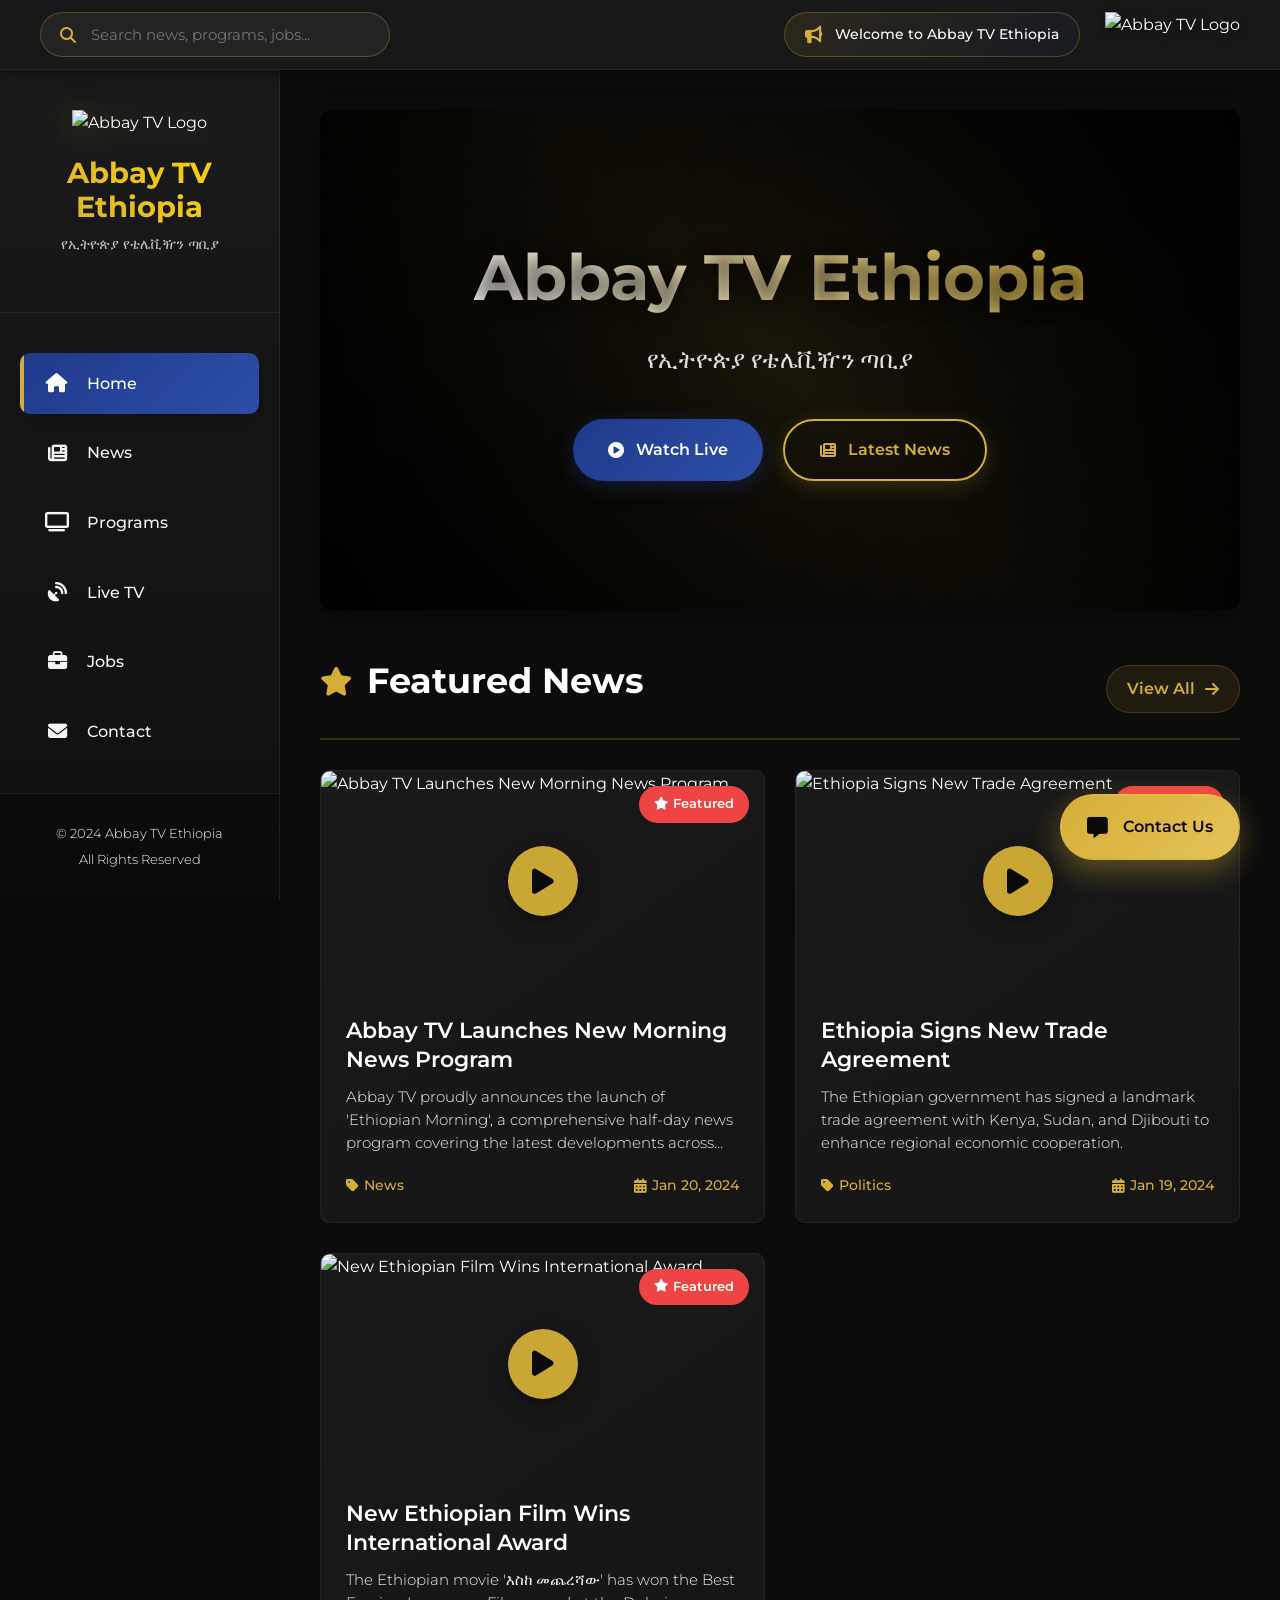
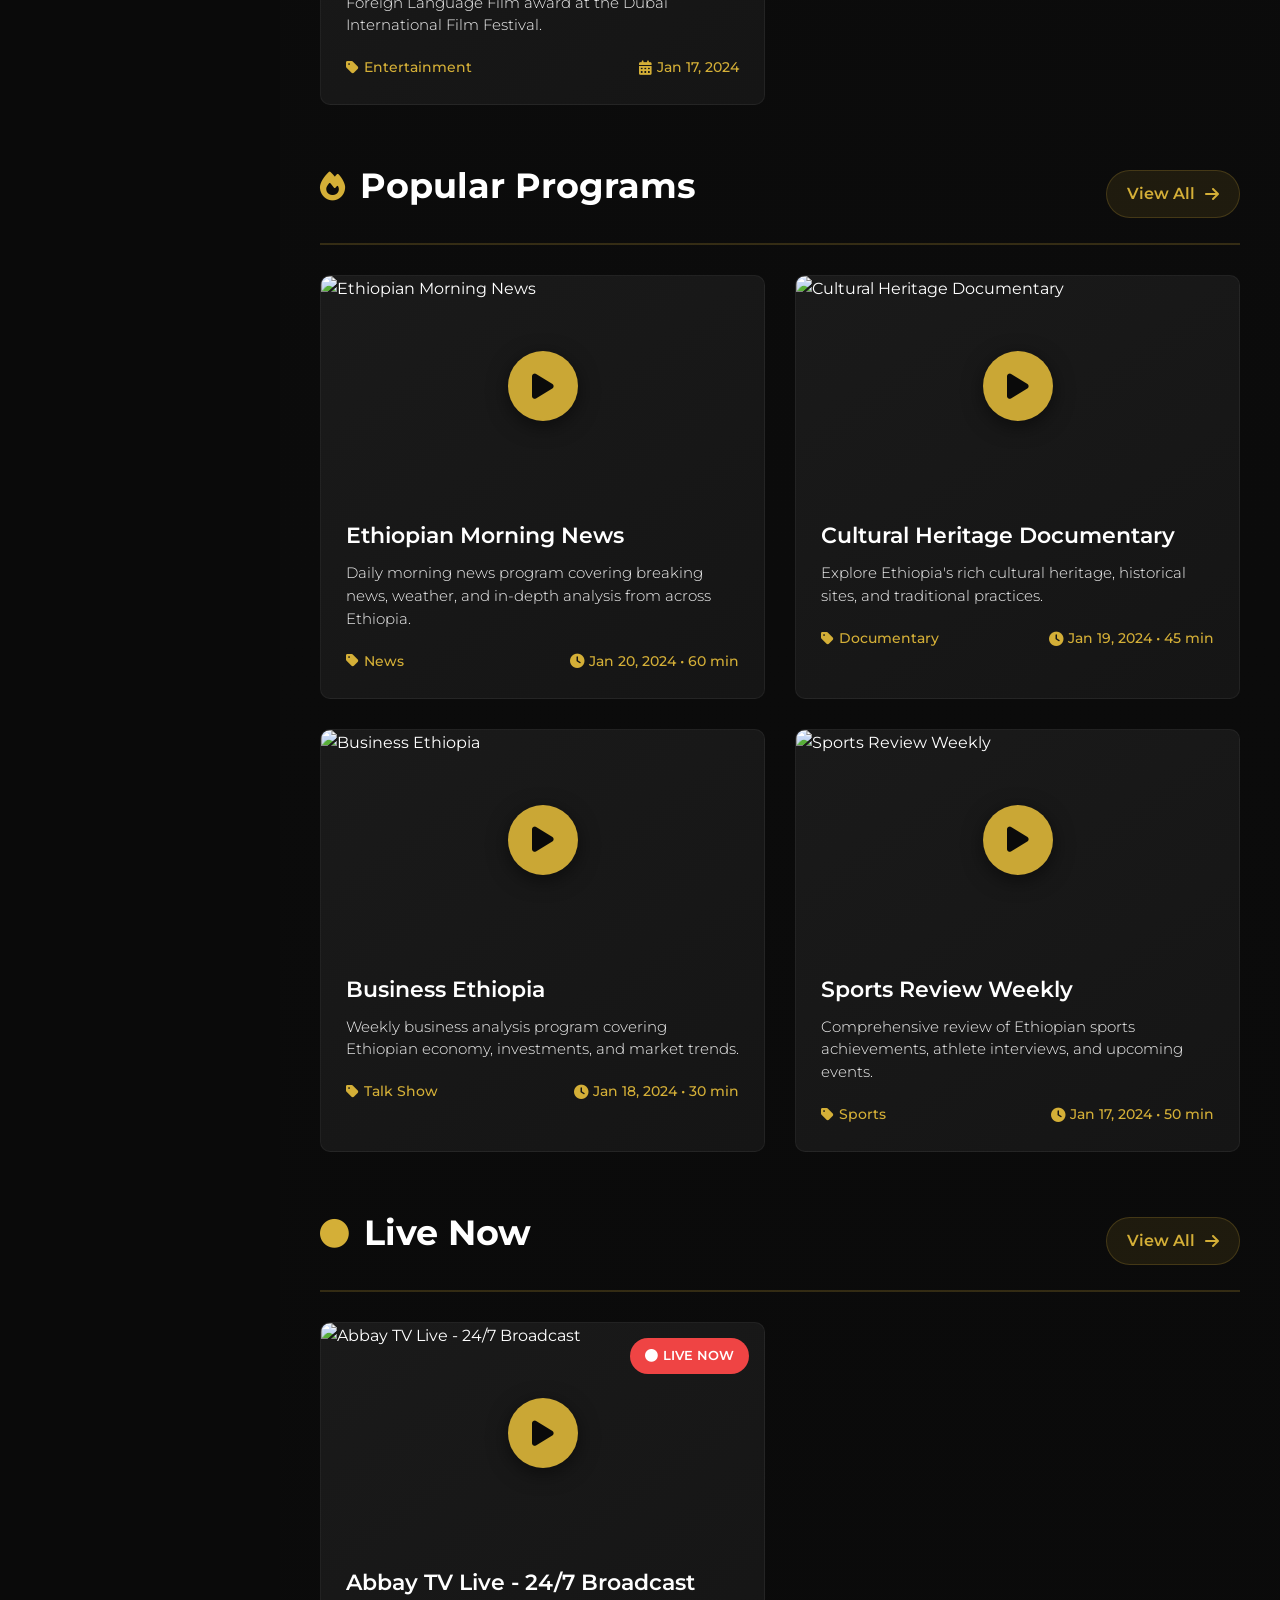
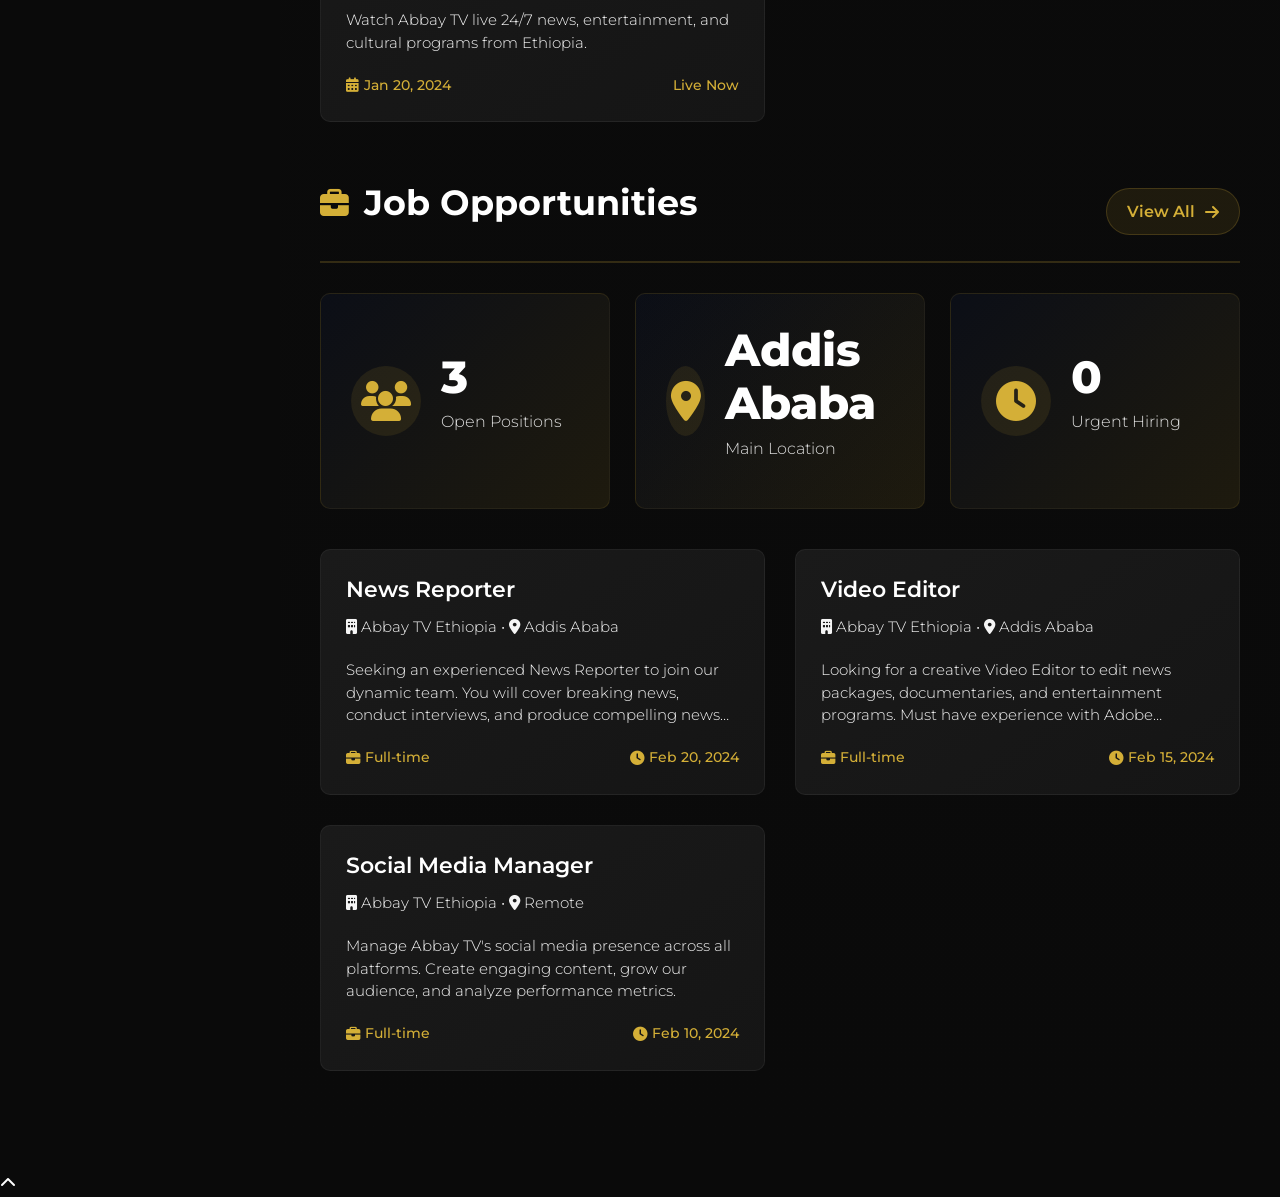
==== commit d4e00f8a: "Add files via upload" ====
--- a/index.html
+++ b/index.html
@@ -4,10 +4,12 @@
     <meta charset="UTF-8">
     <meta name="viewport" content="width=device-width, initial-scale=1.0">
     <title>Abbay TV Ethiopia - Home</title>
-    <link rel="stylesheet" href="https://fonts.googleapis.com/css2?family=Montserrat:wght@300;400;500;600;700;800&display=swap">
+    <link rel="stylesheet" href="general.css">
+    <link rel="preconnect" href="https://fonts.googleapis.com">
+    <link rel="preconnect" href="https://fonts.gstatic.com" crossorigin>
+    <link href="https://fonts.googleapis.com/css2?family=Montserrat:wght@300;400;500;600;700;800&display=swap" rel="stylesheet">
     <link rel="stylesheet" href="https://cdnjs.cloudflare.com/ajax/libs/font-awesome/6.4.0/css/all.min.css">
-    <link rel="stylesheet" href="general.css">
-    <link rel="icon" href="https://bbjlfleaksumwtimzdim.supabase.co/storage/v1/object/public/image/abbay-logo-gold.png">
+    <link rel="icon" type="image/x-icon" href="https://bbjlfleaksumwtimzdim.supabase.co/storage/v1/object/public/image/abbay-logo-gold.png">
 </head>
 <body>
     <!-- Top Bar -->
@@ -30,78 +32,39 @@
         </div>
     </div>
 
-    <!-- Sidebar Navigation -->
+    <!-- Sidebar -->
     <nav class="sidebar">
         <div class="logo-section">
             <img src="https://bbjlfleaksumwtimzdim.supabase.co/storage/v1/object/public/image/abbay-logo-gold.png" alt="Abbay TV Logo" class="logo">
-            <h1>Abbay TV</h1>
-            <p>Ethiopia</p>
+            <h1>Abbay TV Ethiopia</h1>
+            <p>የኢትዮጵያ የቴሌቪዥን ጣቢያ</p>
         </div>
-        
         <ul class="nav-menu">
-            <li class="nav-item active">
-                <a href="index.html">
-                    <i class="fas fa-home"></i>
-                    <span>Home</span>
-                </a>
-            </li>
-            <li class="nav-item">
-                <a href="live.html">
-                    <i class="fas fa-tv"></i>
-                    <span>Live</span>
-                </a>
-            </li>
-            <li class="nav-item">
-                <a href="news.html">
-                    <i class="fas fa-newspaper"></i>
-                    <span>News</span>
-                </a>
-            </li>
-            <li class="nav-item">
-                <a href="programs.html">
-                    <i class="fas fa-film"></i>
-                    <span>Programs</span>
-                </a>
-            </li>
-            <li class="nav-item">
-                <a href="jobs.html">
-                    <i class="fas fa-briefcase"></i>
-                    <span>Jobs</span>
-                </a>
-            </li>
-            <li class="nav-item">
-                <a href="contact.html">
-                    <i class="fas fa-envelope"></i>
-                    <span>Contact</span>
-                </a>
-            </li>
-            <li class="nav-item admin-link">
-                <a href="admin.html">
-                    <i class="fas fa-lock"></i>
-                    <span>Admin</span>
-                </a>
-            </li>
+            <li class="nav-item active"><a href="index.html"><i class="fas fa-home"></i> Home</a></li>
+            <li class="nav-item"><a href="news.html"><i class="fas fa-newspaper"></i> News</a></li>
+            <li class="nav-item"><a href="programs.html"><i class="fas fa-tv"></i> Programs</a></li>
+            <li class="nav-item"><a href="live.html"><i class="fas fa-satellite-dish"></i> Live TV</a></li>
+            <li class="nav-item"><a href="jobs.html"><i class="fas fa-briefcase"></i> Jobs</a></li>
+            <li class="nav-item"><a href="contact.html"><i class="fas fa-envelope"></i> Contact</a></li>
         </ul>
-        
         <div class="sidebar-footer">
             <p>© 2024 Abbay TV Ethiopia</p>
-            <p>All rights reserved</p>
+            <p>All Rights Reserved</p>
         </div>
     </nav>
 
-    <!-- Mobile Menu Overlay -->
+    <!-- Mobile Menu -->
     <div class="mobile-menu-overlay">
         <div class="mobile-menu-close">
             <i class="fas fa-times"></i>
         </div>
         <ul class="mobile-nav-menu">
             <li><a href="index.html" class="active"><i class="fas fa-home"></i> Home</a></li>
-            <li><a href="live.html"><i class="fas fa-tv"></i> Live</a></li>
             <li><a href="news.html"><i class="fas fa-newspaper"></i> News</a></li>
-            <li><a href="programs.html"><i class="fas fa-film"></i> Programs</a></li>
+            <li><a href="programs.html"><i class="fas fa-tv"></i> Programs</a></li>
+            <li><a href="live.html"><i class="fas fa-satellite-dish"></i> Live TV</a></li>
             <li><a href="jobs.html"><i class="fas fa-briefcase"></i> Jobs</a></li>
             <li><a href="contact.html"><i class="fas fa-envelope"></i> Contact</a></li>
-            <li><a href="admin.html" class="admin-link"><i class="fas fa-lock"></i> Admin</a></li>
         </ul>
     </div>
 
@@ -111,79 +74,113 @@
         <section class="hero-section">
             <div class="hero-overlay">
                 <div class="hero-content">
-                    <h1 class="hero-title">Welcome to Abbay TV Ethiopia</h1>
-                    <p class="hero-subtitle">Your trusted source for news, entertainment, and opportunities</p>
+                    <h1 class="hero-title animate-fade-in">Abbay TV Ethiopia</h1>
+                    <p class="hero-subtitle">የኢትዮጵያ የቴሌቪዥን ጣቢያ</p>
                     <div class="hero-buttons">
-                        <a href="live.html" class="btn btn-primary">Watch Live</a>
-                        <a href="news.html" class="btn btn-outline">Latest News</a>
+                        <a href="live.html" class="btn btn-primary">
+                            <i class="fas fa-play-circle"></i> Watch Live
+                        </a>
+                        <a href="news.html" class="btn btn-outline">
+                            <i class="fas fa-newspaper"></i> Latest News
+                        </a>
                     </div>
                 </div>
             </div>
         </section>
 
-        <!-- Latest News -->
+        <!-- Featured News (LOADED FROM news.json where is_featured=true) -->
         <section class="content-section">
             <div class="section-header">
-                <h2><i class="fas fa-newspaper"></i> Latest News</h2>
+                <h2><i class="fas fa-star"></i> Featured News</h2>
                 <a href="news.html" class="view-all">View All <i class="fas fa-arrow-right"></i></a>
             </div>
-            <div class="cards-grid" id="latest-news">
+            <div class="cards-grid" id="featured-news">
+                <!-- Content loaded from news.json -->
                 <div class="loading-spinner"></div>
             </div>
         </section>
 
-        <!-- Featured Programs -->
+        <!-- Popular Programs (LOADED FROM programs.json - latest 4) -->
         <section class="content-section">
             <div class="section-header">
-                <h2><i class="fas fa-film"></i> Featured Programs</h2>
+                <h2><i class="fas fa-fire"></i> Popular Programs</h2>
                 <a href="programs.html" class="view-all">View All <i class="fas fa-arrow-right"></i></a>
             </div>
-            <div class="cards-grid" id="featured-programs">
+            <div class="cards-grid" id="popular-programs">
+                <!-- Content loaded from programs.json -->
                 <div class="loading-spinner"></div>
             </div>
         </section>
 
-        <!-- Job Opportunities -->
+        <!-- Live Now (LOADED FROM live.json where is_live=true) -->
+        <section class="content-section">
+            <div class="section-header">
+                <h2><i class="fas fa-circle"></i> Live Now</h2>
+                <a href="live.html" class="view-all">View All <i class="fas fa-arrow-right"></i></a>
+            </div>
+            <div class="cards-grid" id="live-now">
+                <!-- Content loaded from live.json -->
+                <div class="loading-spinner"></div>
+            </div>
+        </section>
+
+        <!-- Job Highlights (LOADED FROM jobs.json - latest 3) -->
         <section class="content-section">
             <div class="section-header">
                 <h2><i class="fas fa-briefcase"></i> Job Opportunities</h2>
                 <a href="jobs.html" class="view-all">View All <i class="fas fa-arrow-right"></i></a>
             </div>
+            <div class="job-statistics">
+                <div class="stat-card">
+                    <i class="fas fa-users"></i>
+                    <div>
+                        <h3 id="job-count">0</h3>
+                        <p>Open Positions</p>
+                    </div>
+                </div>
+                <div class="stat-card">
+                    <i class="fas fa-map-marker-alt"></i>
+                    <div>
+                        <h3>Addis Ababa</h3>
+                        <p>Main Location</p>
+                    </div>
+                </div>
+                <div class="stat-card">
+                    <i class="fas fa-clock"></i>
+                    <div>
+                        <h3 id="urgent-jobs">0</h3>
+                        <p>Urgent Hiring</p>
+                    </div>
+                </div>
+            </div>
             <div class="cards-grid" id="job-highlights">
+                <!-- Content loaded from jobs.json -->
                 <div class="loading-spinner"></div>
             </div>
         </section>
     </main>
 
-    <!-- Floating Contact Button -->
-    <a href="contact.html" class="floating-contact-btn">
-        <i class="fas fa-envelope"></i>
-        <span>Contact Us</span>
-    </a>
-
     <!-- Video Modal -->
     <div class="modal-overlay" id="video-modal">
-        <div class="modal-content video-modal">
+        <div class="modal-content">
             <div class="modal-header">
                 <h3 id="video-title"></h3>
                 <button class="modal-close"><i class="fas fa-times"></i></button>
             </div>
             <div class="modal-body">
                 <div class="video-container">
-                    <iframe id="video-player" width="100%" height="100%" frameborder="0" allow="accelerometer; autoplay; clipboard-write; encrypted-media; gyroscope; picture-in-picture" allowfullscreen></iframe>
+                    <iframe id="video-player" width="100%" height="100%" frameborder="0" allowfullscreen></iframe>
                 </div>
             </div>
         </div>
     </div>
 
+    <!-- Floating Contact Button -->
+    <a href="contact.html" class="floating-contact-btn">
+        <i class="fas fa-comment-alt"></i>
+        <span>Contact Us</span>
+    </a>
+
     <script src="main.js"></script>
-    <script>
-        // Load homepage data
-        document.addEventListener('DOMContentLoaded', function() {
-            loadLatestNews(4);
-            loadFeaturedPrograms(4);
-            loadJobHighlights(3);
-        });
-    </script>
 </body>
 </html>
--- a/general.css
+++ b/general.css
@@ -1,4 +1,4 @@
-/* ===== CSS RESET ===== */
+/* ===== CSS RESET & BASE ===== */
 * {
     margin: 0;
     padding: 0;
@@ -11,10 +11,12 @@
     --primary-blue: #1e3a8a;
     --primary-gold: #d4af37;
     --dark-gray: #1a1a1a;
+    --medium-gray: #2a2a2a;
     --light-gray: #f5f5f5;
     --white: #ffffff;
     --success: #10b981;
     --danger: #ef4444;
+    --warning: #f59e0b;
     
     /* Typography */
     --font-primary: 'Montserrat', sans-serif;
@@ -22,6 +24,12 @@
     /* Layout */
     --sidebar-width: 280px;
     --top-bar-height: 70px;
+    
+    /* Animations */
+    --transition-speed: 0.3s;
+    --border-radius: 10px;
+    --box-shadow: 0 8px 30px rgba(0, 0, 0, 0.3);
+    --box-shadow-hover: 0 15px 40px rgba(212, 175, 55, 0.2);
 }
 
 body {
@@ -29,6 +37,24 @@
     background-color: var(--primary-black);
     color: var(--white);
     line-height: 1.6;
+    overflow-x: hidden;
+}
+
+/* ===== TYPOGRAPHY ===== */
+h1, h2, h3, h4, h5, h6 {
+    font-weight: 700;
+    line-height: 1.2;
+    margin-bottom: 1rem;
+}
+
+h1 { font-size: 3.5rem; }
+h2 { font-size: 2.5rem; }
+h3 { font-size: 1.8rem; }
+h4 { font-size: 1.4rem; }
+
+p {
+    margin-bottom: 1rem;
+    font-weight: 300;
 }
 
 /* ===== TOP BAR ===== */
@@ -38,67 +64,105 @@
     left: 0;
     right: 0;
     height: var(--top-bar-height);
-    background-color: var(--dark-gray);
+    background-color: rgba(26, 26, 26, 0.95);
+    backdrop-filter: blur(10px);
     display: flex;
     align-items: center;
     justify-content: space-between;
-    padding: 0 30px;
+    padding: 0 40px;
     z-index: 1000;
-    border-bottom: 1px solid rgba(255,255,255,0.1);
+    border-bottom: 1px solid rgba(212, 175, 55, 0.1);
+    box-shadow: 0 2px 20px rgba(0, 0, 0, 0.5);
 }
 
 .top-bar-left {
     display: flex;
     align-items: center;
-    gap: 20px;
+    gap: 30px;
 }
 
 .hamburger-menu {
-    font-size: 24px;
+    font-size: 1.8rem;
+    color: var(--primary-gold);
     cursor: pointer;
     display: none;
+    transition: transform var(--transition-speed);
+    padding: 10px;
+    border-radius: 50%;
+}
+
+.hamburger-menu:hover {
+    background: rgba(212, 175, 55, 0.1);
+    transform: scale(1.1);
 }
 
 .search-container {
     position: relative;
+    width: 350px;
 }
 
 .search-container i {
     position: absolute;
-    left: 15px;
+    left: 20px;
     top: 50%;
     transform: translateY(-50%);
     color: var(--primary-gold);
+    z-index: 1;
 }
 
 .search-container input {
-    padding: 10px 15px 10px 40px;
-    background: rgba(255,255,255,0.1);
-    border: 1px solid rgba(255,255,255,0.2);
+    width: 100%;
+    padding: 12px 20px 12px 50px;
+    background: rgba(255, 255, 255, 0.05);
+    border: 1px solid rgba(212, 175, 55, 0.3);
+    border-radius: 30px;
+    color: var(--white);
+    font-family: var(--font-primary);
+    font-size: 0.95rem;
+    transition: all var(--transition-speed);
+}
+
+.search-container input:focus {
+    outline: none;
+    border-color: var(--primary-gold);
+    background: rgba(255, 255, 255, 0.1);
+    box-shadow: 0 0 0 3px rgba(212, 175, 55, 0.1);
+}
+
+.top-bar-right {
+    display: flex;
+    align-items: center;
+    gap: 25px;
+}
+
+.admin-announcement {
+    background: linear-gradient(135deg, rgba(212, 175, 55, 0.1), rgba(30, 58, 138, 0.1));
+    padding: 10px 20px;
     border-radius: 25px;
-    color: var(--white);
-    width: 300px;
-}
-
-.top-bar-right {
-    display: flex;
-    align-items: center;
-    gap: 20px;
-}
-
-.admin-announcement {
-    background: rgba(212, 175, 55, 0.1);
-    padding: 8px 15px;
-    border-radius: 5px;
     border: 1px solid rgba(212, 175, 55, 0.3);
     display: flex;
     align-items: center;
-    gap: 8px;
+    gap: 12px;
+    font-size: 0.9rem;
+    font-weight: 500;
+    max-width: 400px;
+    animation: pulse 2s infinite;
+}
+
+.admin-announcement i {
+    color: var(--primary-gold);
+    font-size: 1.1rem;
+}
+
+@keyframes pulse {
+    0%, 100% { opacity: 1; }
+    50% { opacity: 0.8; }
 }
 
 .top-logo {
-    height: 40px;
+    height: 45px;
     width: auto;
+    filter: drop-shadow(0 2px 4px rgba(0, 0, 0, 0.5));
 }
 
 /* ===== SIDEBAR ===== */
@@ -108,41 +172,67 @@
     left: 0;
     bottom: 0;
     width: var(--sidebar-width);
-    background-color: var(--dark-gray);
-    padding: 30px 0;
+    background: linear-gradient(180deg, var(--dark-gray) 0%, #0f0f0f 100%);
+    padding: 40px 0;
     z-index: 900;
-    border-right: 1px solid rgba(255,255,255,0.1);
+    border-right: 1px solid rgba(212, 175, 55, 0.1);
     overflow-y: auto;
+    scrollbar-width: thin;
+    scrollbar-color: var(--primary-gold) transparent;
+}
+
+.sidebar::-webkit-scrollbar {
+    width: 6px;
+}
+
+.sidebar::-webkit-scrollbar-track {
+    background: transparent;
+}
+
+.sidebar::-webkit-scrollbar-thumb {
+    background-color: var(--primary-gold);
+    border-radius: 3px;
 }
 
 .logo-section {
     text-align: center;
-    padding: 0 30px 30px;
-    border-bottom: 1px solid rgba(255,255,255,0.1);
-    margin-bottom: 30px;
+    padding: 0 30px 40px;
+    border-bottom: 1px solid rgba(212, 175, 55, 0.1);
+    margin-bottom: 40px;
 }
 
 .logo {
-    width: 120px;
-    height: 120px;
-    margin-bottom: 15px;
+    width: 150px;
+    height: 150px;
+    margin-bottom: 20px;
     animation: logoFloat 3s ease-in-out infinite;
+    filter: drop-shadow(0 5px 15px rgba(212, 175, 55, 0.3));
 }
 
 @keyframes logoFloat {
-    0%, 100% { transform: translateY(0) rotate(0deg); }
-    50% { transform: translateY(-10px) rotate(2deg); }
+    0%, 100% { 
+        transform: translateY(0) rotate(0deg); 
+    }
+    50% { 
+        transform: translateY(-15px) rotate(3deg); 
+    }
 }
 
 .logo-section h1 {
     color: var(--primary-gold);
-    font-size: 24px;
-    margin-bottom: 5px;
+    font-size: 1.8rem;
+    margin-bottom: 8px;
+    background: linear-gradient(45deg, var(--primary-gold), #ffd700);
+    -webkit-background-clip: text;
+    -webkit-text-fill-color: transparent;
+    background-clip: text;
 }
 
 .logo-section p {
     color: var(--light-gray);
-    font-size: 14px;
+    font-size: 0.9rem;
+    opacity: 0.8;
+    font-weight: 300;
 }
 
 .nav-menu {
@@ -151,33 +241,67 @@
 }
 
 .nav-item {
-    margin-bottom: 10px;
+    margin-bottom: 8px;
+    position: relative;
 }
 
 .nav-item a {
     display: flex;
     align-items: center;
-    gap: 15px;
-    padding: 15px 20px;
+    gap: 18px;
+    padding: 18px 25px;
     color: var(--light-gray);
     text-decoration: none;
-    border-radius: 8px;
-    transition: all 0.3s;
+    border-radius: var(--border-radius);
+    transition: all var(--transition-speed);
+    font-weight: 500;
+    font-size: 1rem;
+    position: relative;
+    overflow: hidden;
+}
+
+.nav-item a::before {
+    content: '';
+    position: absolute;
+    left: 0;
+    top: 0;
+    height: 100%;
+    width: 4px;
+    background: var(--primary-gold);
+    transform: translateX(-100%);
+    transition: transform var(--transition-speed);
 }
 
 .nav-item a:hover {
-    background: rgba(255,255,255,0.1);
+    background: rgba(212, 175, 55, 0.1);
+    padding-left: 35px;
+    color: var(--white);
+}
+
+.nav-item a:hover::before {
+    transform: translateX(0);
 }
 
 .nav-item.active a {
-    background: var(--primary-blue);
-    color: var(--white);
-}
-
-.nav-item.admin-link a {
-    background: rgba(212, 175, 55, 0.1);
-    color: var(--primary-gold);
-    border: 1px solid rgba(212, 175, 55, 0.3);
+    background: linear-gradient(135deg, var(--primary-blue), #2d4da8);
+    color: var(--white);
+    box-shadow: var(--box-shadow);
+}
+
+.nav-item.active a::before {
+    transform: translateX(0);
+    background: var(--primary-gold);
+}
+
+.nav-item a i {
+    font-size: 1.2rem;
+    width: 24px;
+    text-align: center;
+    transition: transform var(--transition-speed);
+}
+
+.nav-item a:hover i {
+    transform: scale(1.2);
 }
 
 .sidebar-footer {
@@ -185,11 +309,17 @@
     bottom: 0;
     left: 0;
     right: 0;
-    padding: 20px;
+    padding: 25px;
     text-align: center;
-    font-size: 12px;
+    font-size: 0.8rem;
     color: var(--light-gray);
-    border-top: 1px solid rgba(255,255,255,0.1);
+    border-top: 1px solid rgba(212, 175, 55, 0.1);
+    background: rgba(0, 0, 0, 0.3);
+}
+
+.sidebar-footer p {
+    margin: 5px 0;
+    font-weight: 300;
 }
 
 /* ===== MOBILE MENU ===== */
@@ -199,77 +329,147 @@
     left: 0;
     right: 0;
     bottom: 0;
-    background: rgba(10, 10, 10, 0.95);
+    background: rgba(10, 10, 10, 0.98);
+    backdrop-filter: blur(10px);
     z-index: 2000;
     display: none;
     flex-direction: column;
-    padding: 20px;
-    animation: slideInRight 0.3s ease-out;
+    padding: 30px;
+    animation: slideInRight 0.4s cubic-bezier(0.4, 0, 0.2, 1);
 }
 
 @keyframes slideInRight {
-    from { transform: translateX(100%); }
-    to { transform: translateX(0); }
+    from { 
+        transform: translateX(100%); 
+        opacity: 0;
+    }
+    to { 
+        transform: translateX(0); 
+        opacity: 1;
+    }
 }
 
 .mobile-menu-close {
     align-self: flex-end;
-    font-size: 24px;
-    color: var(--white);
+    font-size: 2rem;
+    color: var(--primary-gold);
     cursor: pointer;
-    padding: 10px;
+    padding: 15px;
+    transition: transform var(--transition-speed);
+    background: rgba(212, 175, 55, 0.1);
+    border-radius: 50%;
+    width: 60px;
+    height: 60px;
+    display: flex;
+    align-items: center;
+    justify-content: center;
+}
+
+.mobile-menu-close:hover {
+    transform: rotate(90deg);
+    background: rgba(212, 175, 55, 0.2);
 }
 
 .mobile-nav-menu {
     list-style: none;
     padding: 0;
-    margin-top: 40px;
+    margin-top: 60px;
+    width: 100%;
 }
 
 .mobile-nav-menu li {
-    margin-bottom: 10px;
+    margin-bottom: 15px;
+    animation: fadeInUp 0.5s ease-out forwards;
+    opacity: 0;
+}
+
+.mobile-nav-menu li:nth-child(1) { animation-delay: 0.1s; }
+.mobile-nav-menu li:nth-child(2) { animation-delay: 0.2s; }
+.mobile-nav-menu li:nth-child(3) { animation-delay: 0.3s; }
+.mobile-nav-menu li:nth-child(4) { animation-delay: 0.4s; }
+.mobile-nav-menu li:nth-child(5) { animation-delay: 0.5s; }
+.mobile-nav-menu li:nth-child(6) { animation-delay: 0.6s; }
+
+@keyframes fadeInUp {
+    from {
+        opacity: 0;
+        transform: translateY(20px);
+    }
+    to {
+        opacity: 1;
+        transform: translateY(0);
+    }
 }
 
 .mobile-nav-menu a {
     display: flex;
     align-items: center;
-    gap: 15px;
-    padding: 15px 20px;
+    gap: 20px;
+    padding: 22px 25px;
     color: var(--white);
     text-decoration: none;
-    font-size: 18px;
-    border-radius: 8px;
+    font-size: 1.3rem;
+    border-radius: var(--border-radius);
+    background: rgba(255, 255, 255, 0.05);
+    transition: all var(--transition-speed);
+    border: 1px solid transparent;
 }
 
 .mobile-nav-menu a:hover,
 .mobile-nav-menu a.active {
-    background: var(--primary-blue);
-}
-
-.mobile-nav-menu .admin-link {
-    background: rgba(212, 175, 55, 0.1);
-    color: var(--primary-gold);
-    border: 1px solid rgba(212, 175, 55, 0.3);
+    background: linear-gradient(135deg, var(--primary-blue), #2d4da8);
+    border-color: rgba(212, 175, 55, 0.3);
+    transform: translateX(10px);
+    box-shadow: var(--box-shadow);
+}
+
+.mobile-nav-menu a i {
+    font-size: 1.4rem;
+    width: 30px;
+    text-align: center;
 }
 
 /* ===== MAIN CONTENT ===== */
 .main-content {
     margin-left: var(--sidebar-width);
     margin-top: var(--top-bar-height);
-    padding: 30px;
+    padding: 40px;
     min-height: calc(100vh - var(--top-bar-height));
+    background: linear-gradient(180deg, #0c0c0c 0%, var(--primary-black) 100%);
 }
 
 /* ===== HERO SECTION ===== */
 .hero-section {
-    height: 400px;
-    background: linear-gradient(rgba(0,0,0,0.7), rgba(0,0,0,0.7)), 
-                url('https://bbjlfleaksumwtimzdim.supabase.co/storage/v1/object/public/image/banner-main.jpg');
+    height: 500px;
+    background: linear-gradient(rgba(0, 0, 0, 0.7), rgba(0, 0, 0, 0.9)), 
+                url('https://images.unsplash.com/photo-1511895426328-dc8714191300?w=1600&q=80');
     background-size: cover;
     background-position: center;
-    border-radius: 15px;
-    margin-bottom: 40px;
+    background-attachment: fixed;
+    border-radius: var(--border-radius);
+    margin-bottom: 50px;
     position: relative;
+    overflow: hidden;
+    box-shadow: var(--box-shadow);
+}
+
+.hero-section::before {
+    content: '';
+    position: absolute;
+    top: 0;
+    left: 0;
+    right: 0;
+    bottom: 0;
+    background: linear-gradient(45deg, 
+        transparent 0%, 
+        rgba(212, 175, 55, 0.1) 50%, 
+        transparent 100%);
+    animation: shimmer 3s infinite;
+}
+
+@keyframes shimmer {
+    0% { transform: translateX(-100%); }
+    100% { transform: translateX(100%); }
 }
 
 .hero-overlay {
@@ -282,116 +482,213 @@
     align-items: center;
     justify-content: center;
     text-align: center;
-    padding: 20px;
+    padding: 40px;
+    background: radial-gradient(circle at center, transparent 0%, rgba(0, 0, 0, 0.8) 100%);
 }
 
 .hero-content {
-    max-width: 800px;
+    max-width: 900px;
+    animation: heroContentFade 1.5s ease-out;
+}
+
+@keyframes heroContentFade {
+    from {
+        opacity: 0;
+        transform: translateY(30px);
+    }
+    to {
+        opacity: 1;
+        transform: translateY(0);
+    }
 }
 
 .hero-title {
-    font-size: 48px;
-    margin-bottom: 20px;
-    color: var(--white);
+    font-size: 4rem;
+    margin-bottom: 25px;
+    color: var(--white);
+    text-shadow: 0 2px 20px rgba(0, 0, 0, 0.8);
+    background: linear-gradient(45deg, var(--white), var(--primary-gold));
+    -webkit-background-clip: text;
+    -webkit-text-fill-color: transparent;
+    background-clip: text;
+    animation: titleGlow 3s ease-in-out infinite alternate;
+}
+
+@keyframes titleGlow {
+    from { filter: drop-shadow(0 0 10px rgba(212, 175, 55, 0.3)); }
+    to { filter: drop-shadow(0 0 20px rgba(212, 175, 55, 0.6)); }
 }
 
 .hero-subtitle {
-    font-size: 20px;
+    font-size: 1.5rem;
     color: var(--light-gray);
-    margin-bottom: 30px;
+    margin-bottom: 40px;
+    font-weight: 300;
+    opacity: 0.9;
+    max-width: 700px;
+    margin-left: auto;
+    margin-right: auto;
 }
 
 .hero-buttons {
     display: flex;
-    gap: 15px;
+    gap: 20px;
     justify-content: center;
+    flex-wrap: wrap;
 }
 
 /* ===== BUTTONS ===== */
 .btn {
-    padding: 12px 30px;
-    border-radius: 5px;
+    padding: 16px 35px;
+    border-radius: 50px;
     border: none;
     font-family: var(--font-primary);
     font-weight: 600;
+    font-size: 1rem;
     cursor: pointer;
     text-decoration: none;
     display: inline-flex;
     align-items: center;
-    gap: 8px;
-    transition: all 0.3s;
+    gap: 12px;
+    transition: all var(--transition-speed);
+    position: relative;
+    overflow: hidden;
+    z-index: 1;
+}
+
+.btn::before {
+    content: '';
+    position: absolute;
+    top: 0;
+    left: 0;
+    width: 0;
+    height: 100%;
+    background: rgba(255, 255, 255, 0.1);
+    transition: width var(--transition-speed);
+    z-index: -1;
+}
+
+.btn:hover::before {
+    width: 100%;
 }
 
 .btn-primary {
-    background: var(--primary-blue);
-    color: var(--white);
+    background: linear-gradient(135deg, var(--primary-blue), #2d4da8);
+    color: var(--white);
+    box-shadow: 0 5px 20px rgba(30, 58, 138, 0.4);
 }
 
 .btn-primary:hover {
-    background: var(--primary-gold);
-    color: var(--primary-black);
+    transform: translateY(-3px);
+    box-shadow: 0 10px 30px rgba(30, 58, 138, 0.6);
 }
 
 .btn-outline {
     background: transparent;
     color: var(--primary-gold);
     border: 2px solid var(--primary-gold);
+    box-shadow: 0 5px 20px rgba(212, 175, 55, 0.2);
 }
 
 .btn-outline:hover {
     background: var(--primary-gold);
     color: var(--primary-black);
+    transform: translateY(-3px);
+    box-shadow: 0 10px 30px rgba(212, 175, 55, 0.4);
 }
 
 /* ===== CONTENT SECTIONS ===== */
 .content-section {
-    margin-bottom: 40px;
+    margin-bottom: 60px;
+    animation: fadeInUp 1s ease-out;
 }
 
 .section-header {
     display: flex;
     justify-content: space-between;
     align-items: center;
-    margin-bottom: 20px;
+    margin-bottom: 30px;
+    padding-bottom: 20px;
+    border-bottom: 2px solid rgba(212, 175, 55, 0.2);
 }
 
 .section-header h2 {
     display: flex;
     align-items: center;
+    gap: 15px;
+    font-size: 2.2rem;
+    color: var(--white);
+    font-weight: 700;
+}
+
+.section-header h2 i {
+    color: var(--primary-gold);
+    font-size: 1.8rem;
+}
+
+.view-all {
+    color: var(--primary-gold);
+    text-decoration: none;
+    display: flex;
+    align-items: center;
     gap: 10px;
-    font-size: 28px;
-}
-
-.view-all {
-    color: var(--primary-gold);
-    text-decoration: none;
-    display: flex;
-    align-items: center;
-    gap: 5px;
+    font-weight: 600;
+    font-size: 1rem;
+    transition: all var(--transition-speed);
+    padding: 10px 20px;
+    border-radius: 25px;
+    background: rgba(212, 175, 55, 0.1);
+    border: 1px solid rgba(212, 175, 55, 0.2);
+}
+
+.view-all:hover {
+    background: rgba(212, 175, 55, 0.2);
+    transform: translateX(5px);
+    gap: 15px;
 }
 
 /* ===== CARDS GRID ===== */
 .cards-grid {
     display: grid;
-    grid-template-columns: repeat(auto-fill, minmax(300px, 1fr));
-    gap: 20px;
+    grid-template-columns: repeat(auto-fill, minmax(320px, 1fr));
+    gap: 30px;
 }
 
 .card {
-    background: var(--dark-gray);
-    border-radius: 10px;
+    background: linear-gradient(145deg, var(--dark-gray), #151515);
+    border-radius: var(--border-radius);
     overflow: hidden;
-    transition: transform 0.3s;
-    border: 1px solid rgba(255,255,255,0.1);
+    transition: all var(--transition-speed);
+    border: 1px solid rgba(255, 255, 255, 0.05);
+    position: relative;
+    cursor: pointer;
+}
+
+.card::before {
+    content: '';
+    position: absolute;
+    top: 0;
+    left: 0;
+    right: 0;
+    height: 4px;
+    background: linear-gradient(90deg, var(--primary-blue), var(--primary-gold));
+    transform: scaleX(0);
+    transform-origin: left;
+    transition: transform var(--transition-speed);
 }
 
 .card:hover {
-    transform: translateY(-5px);
-    border-color: var(--primary-gold);
+    transform: translateY(-10px);
+    border-color: rgba(212, 175, 55, 0.3);
+    box-shadow: var(--box-shadow-hover);
+}
+
+.card:hover::before {
+    transform: scaleX(1);
 }
 
 .card-image {
-    height: 200px;
+    height: 220px;
     position: relative;
     overflow: hidden;
 }
@@ -400,6 +697,11 @@
     width: 100%;
     height: 100%;
     object-fit: cover;
+    transition: transform 0.5s;
+}
+
+.card:hover .card-image img {
+    transform: scale(1.1);
 }
 
 .play-button {
@@ -407,161 +709,305 @@
     top: 50%;
     left: 50%;
     transform: translate(-50%, -50%);
-    background: rgba(212, 175, 55, 0.9);
+    background: rgba(212, 175, 55, 0.95);
     color: var(--primary-black);
-    width: 50px;
-    height: 50px;
+    width: 70px;
+    height: 70px;
     border-radius: 50%;
     display: flex;
     align-items: center;
     justify-content: center;
-    font-size: 20px;
+    font-size: 1.8rem;
+    transition: all var(--transition-speed);
+    box-shadow: 0 5px 20px rgba(0, 0, 0, 0.5);
+}
+
+.card:hover .play-button {
+    background: var(--primary-gold);
+    transform: translate(-50%, -50%) scale(1.1);
+    box-shadow: 0 8px 25px rgba(212, 175, 55, 0.6);
+}
+
+.live-badge {
+    position: absolute;
+    top: 15px;
+    right: 15px;
+    background: var(--danger);
+    color: var(--white);
+    padding: 8px 15px;
+    border-radius: 25px;
+    font-size: 0.8rem;
+    font-weight: 600;
+    display: flex;
+    align-items: center;
+    gap: 5px;
+    animation: pulse 2s infinite;
 }
 
 .card-content {
-    padding: 20px;
+    padding: 25px;
 }
 
 .card-title {
-    font-size: 18px;
-    margin-bottom: 10px;
-    color: var(--white);
+    font-size: 1.4rem;
+    margin-bottom: 12px;
+    color: var(--white);
+    font-weight: 600;
+    line-height: 1.3;
+    display: -webkit-box;
+    -webkit-line-clamp: 2;
+    -webkit-box-orient: vertical;
+    overflow: hidden;
 }
 
 .card-description {
     color: var(--light-gray);
-    font-size: 14px;
-    margin-bottom: 15px;
+    font-size: 0.95rem;
+    margin-bottom: 20px;
+    line-height: 1.5;
+    font-weight: 300;
+    display: -webkit-box;
+    -webkit-line-clamp: 3;
+    -webkit-box-orient: vertical;
+    overflow: hidden;
 }
 
 .card-meta {
     display: flex;
     justify-content: space-between;
-    color: var(--primary-gold);
-    font-size: 12px;
-}
-
-/* ===== FILTER SECTION ===== */
-.filter-section {
-    background: var(--dark-gray);
-    padding: 20px;
-    border-radius: 10px;
-    margin-bottom: 30px;
-    display: flex;
-    flex-wrap: wrap;
-    gap: 15px;
-}
-
-.filter-group {
-    display: flex;
-    flex-direction: column;
+    align-items: center;
+    color: var(--primary-gold);
+    font-size: 0.85rem;
+    font-weight: 500;
+}
+
+.card-meta span {
+    display: flex;
+    align-items: center;
     gap: 5px;
-    flex: 1;
-    min-width: 200px;
-}
-
-.filter-group label {
-    font-size: 14px;
-    color: var(--light-gray);
-    display: flex;
-    align-items: center;
-    gap: 5px;
-}
-
-.filter-group select,
-.filter-group input {
-    padding: 10px;
-    background: rgba(255,255,255,0.1);
-    border: 1px solid rgba(255,255,255,0.2);
-    border-radius: 5px;
-    color: var(--white);
+}
+
+.card-meta i {
+    font-size: 0.9rem;
 }
 
 /* ===== JOB STATISTICS ===== */
 .job-statistics {
     display: grid;
-    grid-template-columns: repeat(auto-fit, minmax(200px, 1fr));
+    grid-template-columns: repeat(auto-fit, minmax(250px, 1fr));
+    gap: 25px;
+    margin-bottom: 40px;
+}
+
+.stat-card {
+    background: linear-gradient(135deg, rgba(30, 58, 138, 0.1), rgba(212, 175, 55, 0.1));
+    padding: 30px;
+    border-radius: var(--border-radius);
+    display: flex;
+    align-items: center;
     gap: 20px;
-    margin-bottom: 30px;
-}
-
-.stat-card {
+    border: 1px solid rgba(212, 175, 55, 0.1);
+    transition: all var(--transition-speed);
+}
+
+.stat-card:hover {
+    transform: translateY(-5px);
+    border-color: rgba(212, 175, 55, 0.3);
+    box-shadow: var(--box-shadow);
+}
+
+.stat-card i {
+    font-size: 2.5rem;
+    color: var(--primary-gold);
+    background: rgba(212, 175, 55, 0.1);
+    width: 70px;
+    height: 70px;
+    border-radius: 50%;
+    display: flex;
+    align-items: center;
+    justify-content: center;
+}
+
+.stat-card h3 {
+    font-size: 2.8rem;
+    color: var(--white);
+    margin-bottom: 5px;
+    font-weight: 800;
+}
+
+.stat-card p {
+    color: var(--light-gray);
+    font-size: 1rem;
+    font-weight: 300;
+    opacity: 0.9;
+}
+
+/* ===== FILTER SECTION ===== */
+.filter-section {
+    background: linear-gradient(135deg, rgba(26, 26, 26, 0.8), rgba(40, 40, 40, 0.8));
+    padding: 30px;
+    border-radius: var(--border-radius);
+    margin-bottom: 40px;
+    display: flex;
+    flex-wrap: wrap;
+    gap: 25px;
+    border: 1px solid rgba(212, 175, 55, 0.1);
+    backdrop-filter: blur(10px);
+}
+
+.filter-group {
+    display: flex;
+    flex-direction: column;
+    gap: 10px;
+    flex: 1;
+    min-width: 220px;
+}
+
+.filter-group label {
+    font-size: 0.95rem;
+    color: var(--primary-gold);
+    font-weight: 600;
+    display: flex;
+    align-items: center;
+    gap: 8px;
+}
+
+.filter-group select,
+.filter-group input {
+    padding: 14px 20px;
+    background: rgba(255, 255, 255, 0.05);
+    border: 1px solid rgba(212, 175, 55, 0.3);
+    border-radius: 8px;
+    color: var(--white);
+    font-family: var(--font-primary);
+    font-size: 1rem;
+    transition: all var(--transition-speed);
+}
+
+.filter-group select:focus,
+.filter-group input:focus {
+    outline: none;
+    border-color: var(--primary-gold);
+    background: rgba(255, 255, 255, 0.1);
+    box-shadow: 0 0 0 3px rgba(212, 175, 55, 0.1);
+}
+
+.filter-group option {
     background: var(--dark-gray);
-    padding: 20px;
-    border-radius: 10px;
-    display: flex;
-    align-items: center;
-    gap: 15px;
-}
-
-.stat-card i {
-    font-size: 32px;
-    color: var(--primary-gold);
-}
-
-.stat-card h3 {
-    font-size: 32px;
-    color: var(--white);
+    color: var(--white);
+    padding: 10px;
 }
 
 /* ===== CONTACT PAGE ===== */
 .contact-container {
     display: grid;
     grid-template-columns: 1fr 2fr;
-    gap: 30px;
+    gap: 40px;
+    animation: fadeInUp 1s ease-out;
 }
 
 .contact-info {
     display: flex;
     flex-direction: column;
+    gap: 25px;
+}
+
+.contact-card {
+    background: linear-gradient(135deg, rgba(26, 26, 26, 0.8), rgba(40, 40, 40, 0.8));
+    padding: 30px;
+    border-radius: var(--border-radius);
+    display: flex;
+    align-items: center;
     gap: 20px;
-}
-
-.contact-card {
-    background: var(--dark-gray);
-    padding: 20px;
-    border-radius: 10px;
-    display: flex;
-    align-items: center;
-    gap: 15px;
+    border: 1px solid rgba(212, 175, 55, 0.1);
+    transition: all var(--transition-speed);
+}
+
+.contact-card:hover {
+    transform: translateY(-5px);
+    border-color: rgba(212, 175, 55, 0.3);
+    box-shadow: var(--box-shadow);
 }
 
 .contact-icon {
-    width: 50px;
-    height: 50px;
-    background: rgba(212, 175, 55, 0.1);
+    width: 60px;
+    height: 60px;
+    background: linear-gradient(135deg, rgba(212, 175, 55, 0.1), rgba(30, 58, 138, 0.1));
     border-radius: 50%;
     display: flex;
     align-items: center;
     justify-content: center;
     color: var(--primary-gold);
-    font-size: 20px;
+    font-size: 1.5rem;
+    flex-shrink: 0;
+}
+
+.contact-details h4 {
+    color: var(--white);
+    margin-bottom: 8px;
+    font-size: 1.2rem;
+}
+
+.contact-details p {
+    color: var(--light-gray);
+    font-weight: 300;
+    line-height: 1.4;
 }
 
 .contact-form-container {
-    background: var(--dark-gray);
-    padding: 30px;
-    border-radius: 10px;
+    background: linear-gradient(135deg, rgba(26, 26, 26, 0.8), rgba(40, 40, 40, 0.8));
+    padding: 40px;
+    border-radius: var(--border-radius);
+    border: 1px solid rgba(212, 175, 55, 0.1);
+    backdrop-filter: blur(10px);
+}
+
+.contact-form-container h3 {
+    color: var(--primary-gold);
+    margin-bottom: 30px;
+    font-size: 1.8rem;
+    display: flex;
+    align-items: center;
+    gap: 10px;
 }
 
 .form-group {
-    margin-bottom: 20px;
+    margin-bottom: 25px;
+    position: relative;
 }
 
 .form-group label {
     display: block;
-    margin-bottom: 8px;
+    margin-bottom: 10px;
     color: var(--light-gray);
+    font-weight: 500;
+    font-size: 0.95rem;
 }
 
 .form-group input,
 .form-group textarea {
     width: 100%;
-    padding: 12px;
-    background: rgba(255,255,255,0.1);
-    border: 1px solid rgba(255,255,255,0.2);
-    border-radius: 5px;
-    color: var(--white);
+    padding: 16px 20px;
+    background: rgba(255, 255, 255, 0.05);
+    border: 1px solid rgba(212, 175, 55, 0.3);
+    border-radius: 8px;
+    color: var(--white);
+    font-family: var(--font-primary);
+    font-size: 1rem;
+    transition: all var(--transition-speed);
+}
+
+.form-group input:focus,
+.form-group textarea:focus {
+    outline: none;
+    border-color: var(--primary-gold);
+    background: rgba(255, 255, 255, 0.1);
+    box-shadow: 0 0 0 3px rgba(212, 175, 55, 0.1);
+}
+
+.form-group textarea {
+    min-height: 150px;
+    resize: vertical;
 }
 
 /* ===== MODALS ===== */
@@ -571,47 +1017,96 @@
     left: 0;
     right: 0;
     bottom: 0;
-    background: rgba(0,0,0,0.9);
+    background: rgba(0, 0, 0, 0.95);
+    backdrop-filter: blur(10px);
     display: none;
     align-items: center;
     justify-content: center;
     z-index: 3000;
     padding: 20px;
+    animation: modalFadeIn 0.3s ease-out;
+}
+
+@keyframes modalFadeIn {
+    from {
+        opacity: 0;
+        backdrop-filter: blur(0);
+    }
+    to {
+        opacity: 1;
+        backdrop-filter: blur(10px);
+    }
 }
 
 .modal-content {
-    background: var(--dark-gray);
-    border-radius: 10px;
-    max-width: 800px;
+    background: linear-gradient(135deg, var(--dark-gray), #151515);
+    border-radius: var(--border-radius);
+    max-width: 900px;
     width: 100%;
     max-height: 90vh;
     overflow: hidden;
+    border: 1px solid rgba(212, 175, 55, 0.3);
+    box-shadow: 0 20px 60px rgba(0, 0, 0, 0.8);
+    animation: modalSlideIn 0.4s cubic-bezier(0.4, 0, 0.2, 1);
+}
+
+@keyframes modalSlideIn {
+    from {
+        opacity: 0;
+        transform: translateY(50px) scale(0.9);
+    }
+    to {
+        opacity: 1;
+        transform: translateY(0) scale(1);
+    }
 }
 
 .modal-header {
-    padding: 20px;
-    border-bottom: 1px solid rgba(255,255,255,0.1);
+    padding: 25px 30px;
+    border-bottom: 1px solid rgba(212, 175, 55, 0.2);
     display: flex;
     justify-content: space-between;
     align-items: center;
+    background: linear-gradient(90deg, rgba(30, 58, 138, 0.1), rgba(212, 175, 55, 0.1));
+}
+
+.modal-header h3 {
+    color: var(--white);
+    font-size: 1.5rem;
+    font-weight: 600;
 }
 
 .modal-close {
-    background: none;
-    border: none;
-    color: var(--white);
-    font-size: 20px;
+    background: rgba(212, 175, 55, 0.1);
+    border: 1px solid rgba(212, 175, 55, 0.3);
+    color: var(--white);
+    font-size: 1.2rem;
     cursor: pointer;
+    width: 45px;
+    height: 45px;
+    border-radius: 50%;
+    display: flex;
+    align-items: center;
+    justify-content: center;
+    transition: all var(--transition-speed);
+}
+
+.modal-close:hover {
+    background: rgba(212, 175, 55, 0.2);
+    transform: rotate(90deg);
 }
 
 .modal-body {
-    padding: 20px;
+    padding: 30px;
 }
 
 .video-container {
     position: relative;
     padding-bottom: 56.25%;
     height: 0;
+    border-radius: 8px;
+    overflow: hidden;
+    background: #000;
 }
 
 .video-container iframe {
@@ -620,34 +1115,255 @@
     left: 0;
     width: 100%;
     height: 100%;
+    border: none;
+}
+
+/* ===== JOB DETAIL MODAL ===== */
+.job-detail-content {
+    padding: 30px;
+    max-height: 70vh;
+    overflow-y: auto;
+}
+
+.job-detail-header {
+    display: flex;
+    align-items: center;
+    gap: 20px;
+    margin-bottom: 30px;
+    padding-bottom: 20px;
+    border-bottom: 1px solid rgba(212, 175, 55, 0.2);
+}
+
+.company-logo {
+    width: 80px;
+    height: 80px;
+    border-radius: 10px;
+    object-fit: cover;
+    border: 2px solid rgba(212, 175, 55, 0.3);
+    padding: 5px;
+    background: white;
+}
+
+.job-detail-info h3 {
+    color: var(--white);
+    font-size: 1.8rem;
+    margin-bottom: 10px;
+}
+
+.job-meta {
+    display: flex;
+    flex-wrap: wrap;
+    gap: 15px;
+    margin-bottom: 15px;
+}
+
+.job-meta span {
+    display: flex;
+    align-items: center;
+    gap: 8px;
+    color: var(--primary-gold);
+    font-weight: 500;
+    background: rgba(212, 175, 55, 0.1);
+    padding: 8px 15px;
+    border-radius: 25px;
+    font-size: 0.9rem;
+}
+
+.job-detail-section {
+    margin-bottom: 30px;
+}
+
+.job-detail-section h4 {
+    color: var(--primary-gold);
+    font-size: 1.3rem;
+    margin-bottom: 15px;
+    padding-bottom: 10px;
+    border-bottom: 1px solid rgba(212, 175, 55, 0.2);
+    display: flex;
+    align-items: center;
+    gap: 10px;
+}
+
+.job-detail-section p {
+    color: var(--light-gray);
+    line-height: 1.6;
+    font-weight: 300;
+}
+
+.job-requirements {
+    list-style: none;
+    padding: 0;
+}
+
+.job-requirements li {
+    color: var(--light-gray);
+    padding: 8px 0;
+    padding-left: 25px;
+    position: relative;
+    font-weight: 300;
+}
+
+.job-requirements li::before {
+    content: '✓';
+    position: absolute;
+    left: 0;
+    color: var(--primary-gold);
+    font-weight: bold;
 }
 
 /* ===== FLOATING BUTTON ===== */
 .floating-contact-btn {
     position: fixed;
-    bottom: 30px;
-    right: 30px;
-    background: var(--primary-gold);
+    bottom: 40px;
+    right: 40px;
+    background: linear-gradient(135deg, var(--primary-gold), #e6c158);
     color: var(--primary-black);
-    padding: 15px 20px;
+    padding: 18px 25px;
     border-radius: 50px;
     text-decoration: none;
     display: flex;
     align-items: center;
-    gap: 10px;
+    gap: 15px;
     z-index: 1000;
-    box-shadow: 0 5px 15px rgba(0,0,0,0.3);
+    box-shadow: 0 10px 30px rgba(212, 175, 55, 0.4);
+    font-weight: 600;
+    font-size: 1rem;
+    transition: all var(--transition-speed);
+    border: 2px solid transparent;
+}
+
+.floating-contact-btn:hover {
+    transform: translateY(-5px) scale(1.05);
+    box-shadow: 0 15px 40px rgba(212, 175, 55, 0.6);
+    background: linear-gradient(135deg, #e6c158, var(--primary-gold));
+    border-color: var(--white);
+}
+
+.floating-contact-btn i {
+    font-size: 1.3rem;
+}
+
+/* ===== PAGE HEADER ===== */
+.page-header {
+    margin-bottom: 40px;
+    padding-bottom: 25px;
+    border-bottom: 2px solid rgba(212, 175, 55, 0.3);
+    animation: fadeInUp 0.8s ease-out;
+}
+
+.page-header h1 {
+    display: flex;
+    align-items: center;
+    gap: 15px;
+    font-size: 2.8rem;
+    color: var(--white);
+    background: linear-gradient(45deg, var(--white), var(--primary-gold));
+    -webkit-background-clip: text;
+    -webkit-text-fill-color: transparent;
+    background-clip: text;
+    margin-bottom: 15px;
+}
+
+.page-header p {
+    color: var(--light-gray);
+    font-size: 1.2rem;
+    font-weight: 300;
+    max-width: 800px;
+    opacity: 0.9;
+}
+
+/* ===== LOADING SPINNER ===== */
+.loading-spinner {
+    border: 4px solid rgba(255, 255, 255, 0.1);
+    border-top: 4px solid var(--primary-gold);
+    border-radius: 50%;
+    width: 60px;
+    height: 60px;
+    animation: spin 1s linear infinite;
+    margin: 50px auto;
+}
+
+@keyframes spin {
+    0% { transform: rotate(0deg); }
+    100% { transform: rotate(360deg); }
+}
+
+.load-more-container {
+    text-align: center;
+    margin-top: 50px;
+    padding-top: 30px;
+    border-top: 1px solid rgba(212, 175, 55, 0.2);
+}
+
+.load-more-btn {
+    padding: 16px 40px;
+    font-size: 1.1rem;
+    font-weight: 600;
+}
+
+/* ===== EMPTY STATE ===== */
+.empty-state {
+    text-align: center;
+    padding: 60px 40px;
+    background: linear-gradient(135deg, rgba(26, 26, 26, 0.5), rgba(40, 40, 40, 0.5));
+    border-radius: var(--border-radius);
+    border: 2px dashed rgba(212, 175, 55, 0.3);
+}
+
+.empty-state i {
+    font-size: 4rem;
+    color: var(--primary-gold);
+    margin-bottom: 20px;
+    opacity: 0.5;
+}
+
+.empty-state h3 {
+    color: var(--white);
+    margin-bottom: 15px;
+    font-size: 1.8rem;
+}
+
+.empty-state p {
+    color: var(--light-gray);
+    font-weight: 300;
+    max-width: 500px;
+    margin: 0 auto 30px;
 }
 
 /* ===== RESPONSIVE DESIGN ===== */
+@media (max-width: 1200px) {
+    .cards-grid {
+        grid-template-columns: repeat(auto-fill, minmax(280px, 1fr));
+        gap: 25px;
+    }
+    
+    .hero-title {
+        font-size: 3.2rem;
+    }
+    
+    .sidebar {
+        width: 250px;
+    }
+    
+    .main-content {
+        margin-left: 250px;
+    }
+}
+
 @media (max-width: 1024px) {
     .sidebar {
         transform: translateX(-100%);
-        transition: transform 0.3s;
+        transition: transform 0.4s cubic-bezier(0.4, 0, 0.2, 1);
+        width: 320px;
+    }
+    
+    .sidebar.active {
+        transform: translateX(0);
     }
     
     .main-content {
         margin-left: 0;
+        padding: 30px;
     }
     
     .hamburger-menu {
@@ -660,85 +1376,181 @@
     
     .cards-grid {
         grid-template-columns: repeat(auto-fill, minmax(250px, 1fr));
+        gap: 20px;
+    }
+    
+    .hero-section {
+        height: 400px;
+    }
+    
+    .hero-title {
+        font-size: 2.8rem;
+    }
+    
+    .hero-subtitle {
+        font-size: 1.3rem;
+    }
+    
+    .top-bar {
+        padding: 0 25px;
+    }
+    
+    .search-container {
+        width: 280px;
     }
 }
 
 @media (max-width: 768px) {
     .top-bar {
-        padding: 0 15px;
-    }
-    
-    .search-container input {
+        padding: 0 20px;
+        height: 65px;
+    }
+    
+    .search-container {
         width: 200px;
     }
     
+    .admin-announcement {
+        max-width: 200px;
+        padding: 8px 15px;
+        font-size: 0.8rem;
+    }
+    
     .hero-title {
-        font-size: 32px;
+        font-size: 2.2rem;
     }
     
     .hero-subtitle {
-        font-size: 16px;
+        font-size: 1.1rem;
+        margin-bottom: 30px;
     }
     
     .hero-buttons {
         flex-direction: column;
         align-items: center;
+        gap: 15px;
+    }
+    
+    .btn {
+        width: 100%;
+        max-width: 300px;
+        justify-content: center;
     }
     
     .filter-section {
         flex-direction: column;
+        gap: 20px;
+    }
+    
+    .filter-group {
+        min-width: 100%;
     }
     
     .job-statistics {
         grid-template-columns: 1fr;
+        gap: 20px;
+    }
+    
+    .section-header {
+        flex-direction: column;
+        align-items: flex-start;
+        gap: 20px;
+    }
+    
+    .section-header h2 {
+        font-size: 1.8rem;
     }
     
     .floating-contact-btn span {
         display: none;
     }
     
+    .floating-contact-btn {
+        padding: 20px;
+        bottom: 25px;
+        right: 25px;
+    }
+    
     .main-content {
-        padding: 15px;
-    }
-}
-
-/* ===== LOADING SPINNER ===== */
-.loading-spinner {
-    border: 4px solid rgba(255,255,255,0.1);
-    border-top: 4px solid var(--primary-gold);
-    border-radius: 50%;
-    width: 40px;
-    height: 40px;
-    animation: spin 1s linear infinite;
-    margin: 20px auto;
-}
-
-@keyframes spin {
-    0% { transform: rotate(0deg); }
-    100% { transform: rotate(360deg); }
-}
-
-.load-more-container {
-    text-align: center;
-    margin-top: 30px;
-}
-
-/* ===== PAGE HEADER ===== */
-.page-header {
-    margin-bottom: 30px;
-    padding-bottom: 20px;
-    border-bottom: 1px solid rgba(255,255,255,0.1);
-}
-
-.page-header h1 {
-    display: flex;
-    align-items: center;
-    gap: 10px;
-    font-size: 32px;
-    color: var(--primary-gold);
-}
-
-.page-header p {
-    color: var(--light-gray);
-    font-size: 18px;
+        padding: 20px;
+    }
+    
+    .modal-content {
+        max-height: 95vh;
+    }
+    
+    .modal-body {
+        padding: 20px;
+    }
+    
+    .page-header h1 {
+        font-size: 2.2rem;
+    }
+}
+
+@media (max-width: 480px) {
+    .top-bar {
+        padding: 0 15px;
+    }
+    
+    .search-container {
+        width: 150px;
+    }
+    
+    .admin-announcement {
+        display: none;
+    }
+    
+    .top-logo {
+        height: 35px;
+    }
+    
+    .hero-section {
+        height: 350px;
+    }
+    
+    .hero-title {
+        font-size: 1.8rem;
+    }
+    
+    .hero-subtitle {
+        font-size: 1rem;
+    }
+    
+    .cards-grid {
+        grid-template-columns: 1fr;
+        gap: 20px;
+    }
+    
+    .card-image {
+        height: 180px;
+    }
+    
+    .stat-card {
+        padding: 20px;
+    }
+    
+    .stat-card h3 {
+        font-size: 2.2rem;
+    }
+    
+    .stat-card i {
+        width: 50px;
+        height: 50px;
+        font-size: 1.8rem;
+    }
+    
+    .floating-contact-btn {
+        bottom: 20px;
+        right: 20px;
+        padding: 18px;
+    }
+    
+    .contact-form-container {
+        padding: 25px;
+    }
+    
+    .modal-content {
+        margin: 10px;
+    }
 }
